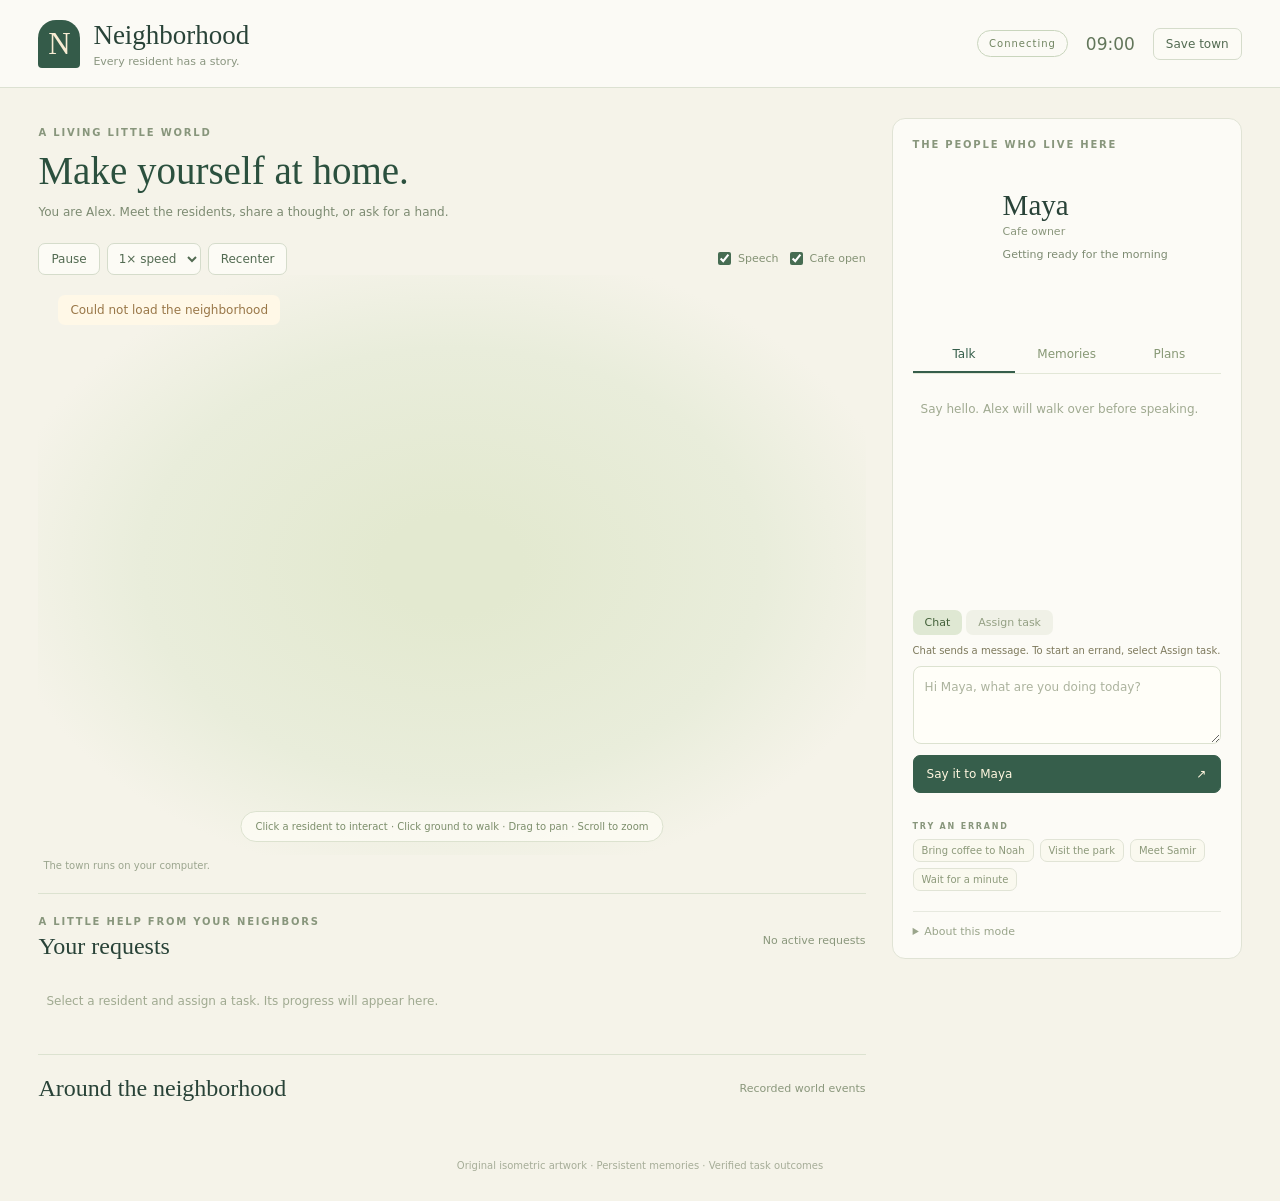
==== client/index.html @ 06ab7eff "Build isometric agent town with local Ollama cognition" ====
<!doctype html>
<html lang="en"><head><meta charset="utf-8"><meta name="viewport" content="width=device-width,initial-scale=1"><title>Neighborhood — Generative Agent Town</title><link rel="stylesheet" href="/client/style.css"></head>
<body>
<header><a class="brand" href="/"><span class="mark">N</span><span><strong>Neighborhood</strong><small>Every resident has a story.</small></span></a><div class="header-actions"><span id="mode" class="pill">Connecting</span><span id="time" class="time">09:00</span><button id="save">Save town</button></div></header>
<main>
<section class="world-panel"><div class="world-head"><div><div class="eyebrow">A LIVING LITTLE WORLD</div><h1>Make yourself at home.</h1><p>You are Alex. Meet the residents, share a thought, or ask for a hand.</p></div></div><div class="toolbar"><div><button id="pause">Pause</button><select id="speed" aria-label="Simulation speed"><option value="1">1× speed</option><option value="2">2× speed</option><option value="4">4× speed</option></select><button id="recenter">Recenter</button></div><div class="world-options"><label><input id="bubbles" type="checkbox" checked> Speech</label><label><input id="cafe-open" type="checkbox" checked> Cafe open</label></div></div><div class="canvas-wrap"><canvas id="world" tabindex="0" aria-label="Isometric neighborhood. Click a resident to select them. Click ground to walk Alex there. Drag to pan and use the mouse wheel to zoom."></canvas><div id="connection" role="status">Loading the neighborhood…</div><div class="hint">Click a resident to interact · Click ground to walk · Drag to pan · Scroll to zoom</div></div><div class="world-footer"><span id="mode-note">The town runs on your computer.</span><span id="usage"></span></div>
<section class="tasks-panel"><div class="section-title"><div><div class="eyebrow">A LITTLE HELP FROM YOUR NEIGHBORS</div><h2>Your requests</h2></div><span id="task-count" class="small">No active requests</span></div><div id="tasks" class="tasks"><p class="empty">Select a resident and assign a task. Its progress will appear here.</p></div></section>
<section class="activity-panel"><div class="section-title"><h2>Around the neighborhood</h2><span class="small">Recorded world events</span></div><div id="activity"></div></section></section>
<aside><div class="eyebrow">THE PEOPLE WHO LIVE HERE</div><div id="residents" class="residents"></div><div class="profile"><canvas id="portrait" width="130" height="150" aria-label="Selected resident"></canvas><div><h2 id="resident-name">Maya</h2><div id="resident-role" class="small">Cafe owner</div><p id="resident-status">Getting ready for the morning</p></div></div><div id="needs" class="needs"></div><div id="inventory" class="inventory"></div><div class="panel-tabs"><button data-panel="chat" class="active">Talk</button><button data-panel="memory">Memories</button><button data-panel="plan">Plans</button></div>
<div id="panel-chat"><div id="chat-log" class="chat-log" role="log" aria-label="Conversation with selected resident"><p class="empty">Say hello. Alex will walk over before speaking.</p></div><div class="input-modes"><button data-input="chat" class="active">Chat</button><button data-input="task">Assign task</button></div><p id="input-mode-help" class="input-mode-help">Chat sends a message. To start an errand, select Assign task.</p><form id="message-form"><label class="sr-only" for="message">Message or task for the selected resident</label><textarea id="message" rows="3" maxlength="1000" placeholder="Hi Maya, what are you doing today?"></textarea><button id="send" class="primary" type="submit">Say it to Maya <span>↗</span></button></form><div id="interaction-status" class="interaction-status" role="status"></div><div class="examples"><span class="eyebrow">TRY AN ERRAND</span><button data-example="Bring a coffee to Noah">Bring coffee to Noah</button><button data-example="Visit the park">Visit the park</button><button data-example="Meet Samir">Meet Samir</button><button data-example="Wait for 1 minute">Wait for a minute</button></div></div>
<div id="panel-memory" hidden><p class="panel-intro">This resident's own observations, conversations, and reflections. Highlighted entries were retrieved for their latest decision.</p><div id="memories"></div></div><div id="panel-plan" hidden><p class="panel-intro">Daily intentions can change when a task or conversation needs attention.</p><div id="plans"></div><div class="eyebrow" style="margin-top:20px">RELATIONSHIPS</div><div id="relationships"></div></div>
<details class="model-help"><summary>About this mode</summary><p id="model-help-text">Offline demo mode uses rules and a small set of supported requests. Live mode uses generated dialogue and decisions.</p><p>Local live mode uses Ollama and the model shown below the town. Keep Ollama running. Configure <code>AGENT_PROVIDER=ollama</code> and <code>AGENT_MODEL</code> in the server's <code>.env</code>, then restart. Ollama needs no cloud API key.</p></details></aside>
</main><div id="toast" class="toast" role="status" hidden></div><footer>Original isometric artwork · Persistent memories · Verified task outcomes</footer><script src="/assets/manifest.js"></script><script src="/client/renderer.js"></script><script src="/client/app.js"></script></body></html>
---- client/style.css ----
:root{font-family:Segoe UI,system-ui,sans-serif;color:#294338;background:#f5f3e9;font-synthesis:none}*{box-sizing:border-box}body{margin:0}button,input,select,textarea{font:inherit}button,select,summary{cursor:pointer}button{border:1px solid #d5dccb;background:#fcfbf5;color:#536b52;border-radius:7px;padding:8px 12px;font-size:12px}button:hover{background:#e9efde}button:disabled{opacity:.5;cursor:wait}button:focus-visible,a:focus-visible,textarea:focus-visible,input:focus-visible,select:focus-visible,summary:focus-visible,canvas:focus-visible{outline:3px solid #c98d57;outline-offset:3px}header{height:88px;padding:0 3%;display:flex;align-items:center;justify-content:space-between;border-bottom:1px solid #dce1d2;background:#fbfaf5}.brand{display:flex;align-items:center;gap:13px;color:inherit;text-decoration:none}.brand strong{font:400 27px Georgia,serif}.brand small{display:block;font-size:11px;color:#8a9680;margin-top:4px}.mark{display:grid;place-items:center;background:#345b49;color:#f8ecd3;border-radius:18px 18px 4px 4px;width:42px;height:48px;font:31px Georgia}.header-actions{display:flex;align-items:center;gap:18px}.pill{padding:7px 11px;border:1px solid #c9d5bd;border-radius:20px;font-size:10px;letter-spacing:1px;color:#6f835f}.time{font-size:17px;font-variant-numeric:tabular-nums;color:#62765a}main{max-width:1760px;margin:auto;display:grid;grid-template-columns:minmax(0,1fr) 350px;gap:26px;padding:30px 3%}.eyebrow{font-size:10px;letter-spacing:1.8px;color:#88967c;font-weight:600}h1{font:400 39px Georgia,serif;margin:10px 0;color:#2b503e}h2{font:400 24px Georgia,serif;margin:6px 0 14px}p{font-size:12px;color:#7d8b72;line-height:1.65;margin:0}.world-head{padding:9px 0 20px}.toolbar{display:flex;justify-content:space-between;gap:12px;align-items:center}.toolbar>div{display:flex;align-items:center;gap:7px}select{border:1px solid #d5dccb;background:#fcfbf5;color:#536b52;border-radius:7px;padding:7px;font-size:12px}.world-options{font-size:11px;color:#849275}.world-options label{display:flex;align-items:center;gap:4px;white-space:nowrap}input[type=checkbox]{accent-color:#466c52}.canvas-wrap{position:relative;height:580px;overflow:hidden;background:radial-gradient(ellipse,#e3e9d0 12%,#e9eddb 53%,#f5f3e9 78%);border-radius:16px}#world{width:100%;height:100%;touch-action:none;cursor:grab}.hint{position:absolute;bottom:13px;left:50%;transform:translateX(-50%);white-space:nowrap;background:#fcfbf3e6;border:1px solid #dce2cf;border-radius:20px;padding:9px 14px;color:#7c8e6b;font-size:10px;pointer-events:none}#connection{position:absolute;left:20px;top:20px;border-radius:7px;padding:8px 12px;background:#fff8e7;color:#997748;font-size:12px}.world-footer{display:flex;justify-content:space-between;gap:15px;font-size:10px;color:#9ba58e;padding:5px 5px 22px}aside{background:#fcfbf6;border:1px solid #e0e3d5;border-radius:13px;padding:20px;align-self:start;position:sticky;top:12px}.residents{display:grid;grid-template-columns:repeat(3,1fr);gap:6px;margin:14px 0 10px}.residents button{padding:7px;font-size:11px}.residents button.active{background:#365e4b;color:#fff9e9;border-color:#365e4b}.profile{display:flex;align-items:center;margin:8px 0 10px;min-height:110px}.profile canvas{width:82px;height:108px;flex-shrink:0;margin-right:8px}.profile h2{font-size:29px;margin-bottom:3px}.small{font-size:11px;color:#8a977c}.profile p{font-size:11px;margin-top:8px;min-height:30px}.needs{display:grid;grid-template-columns:repeat(3,1fr);gap:9px;margin:8px 0 14px}.need-label{display:flex;justify-content:space-between;font-size:9px;color:#95a086;margin-bottom:5px}.need-track{height:4px;border-radius:6px;background:#e6e9dc;overflow:hidden}.need-fill{height:100%;background:#8ca26d}.inventory{font-size:11px;color:#7c8d68;min-height:17px;margin-bottom:9px}.panel-tabs{display:flex;border-bottom:1px solid #e2e7d7;margin:12px 0}.panel-tabs button{border:0;background:none;border-radius:0;flex:1;font-size:12px;color:#879875;padding:10px 4px;border-bottom:2px solid transparent}.panel-tabs button.active{color:#365e4b;border-bottom-color:#365e4b}.chat-log{height:210px;overflow:auto;scrollbar-width:thin;scrollbar-color:#d3dcc8 transparent;padding-right:4px}.chat-line{margin:0 0 10px;padding:9px 11px;background:#eff2e5;border-radius:8px}.chat-line.player{background:#f8f0df;margin-left:22px}.chat-line .speaker{font-size:9px;letter-spacing:.4px;color:#82946e;margin-bottom:4px}.chat-line p{font-size:12px;color:#52664b;line-height:1.5;overflow-wrap:anywhere}.empty{padding:14px 8px;font-size:12px;color:#a0aa91}.input-modes{display:flex;gap:4px;margin:14px 0 8px}.input-modes button{border:0;background:#f0f1e7;color:#94a084;padding:6px 12px;font-size:11px}.input-modes button.active{background:#dfe8d3;color:#43613a}textarea{width:100%;resize:vertical;min-height:75px;max-height:180px;border:1px solid #dce2d0;border-radius:8px;background:#fffef8;padding:11px;font-size:12px;color:#40533c;line-height:1.5}textarea::placeholder{color:#acb39e}.primary{display:flex;justify-content:space-between;width:100%;margin-top:7px;background:#365e4b;border-color:#365e4b;color:#fff6df;padding:11px 13px}.primary:hover{background:#2c513f}.interaction-status{font-size:10px;color:#a08454;min-height:18px;padding-top:5px}.examples{display:flex;gap:6px;flex-wrap:wrap;margin:11px 0 0}.examples .eyebrow{width:100%;font-size:8px;margin-bottom:2px}.examples button{font-size:10px;padding:5px 8px;background:#faf9ef;border-color:#e1e4d6;color:#8c997a}.model-help{border-top:1px solid #e7e9df;margin-top:20px;padding-top:13px;color:#9aa58b;font-size:11px}.model-help p{font-size:10px;margin-top:9px;overflow-wrap:anywhere}.model-help code{font-size:10px}.section-title{display:flex;justify-content:space-between;align-items:center;gap:15px;margin-bottom:12px}.section-title h2{margin:6px 0}.tasks-panel{border-top:1px solid #dce2d0;padding-top:22px;margin-bottom:28px}.tasks{display:grid;grid-template-columns:repeat(2,minmax(0,1fr));gap:10px}.tasks>.empty{grid-column:1/-1}.task{border:1px solid #dce4d0;border-radius:10px;padding:13px;background:#fafaf0;min-width:0}.task-top{display:flex;justify-content:space-between;gap:8px;font-size:11px;color:#7d9169}.task-status{text-transform:capitalize;font-size:9px;border-radius:12px;background:#e8eddb;padding:3px 7px}.task-status.blocked{background:#f5e6c9;color:#a27e43}.task-status.completed{background:#dfeccf;color:#5d784a}.task-status.failed{background:#f3ded2;color:#a1654c}.task h3{font-size:12px;color:#556b49;line-height:1.5;margin:9px 0;font-weight:500;overflow-wrap:anywhere}.steps{display:flex;gap:4px;margin:8px 0}.step{height:4px;border-radius:4px;flex:1;background:#e3e8d8}.step.done{background:#91ad6c}.task small{font-size:10px;color:#98a087;display:block;line-height:1.5}.task button{padding:4px 8px;font-size:9px;margin-top:9px;background:none}.activity-panel{border-top:1px solid #dce2d0;padding-top:14px}.event{display:flex;gap:13px;padding:8px 0;border-bottom:1px solid #e9ecdf;font-size:11px;color:#859678}.event time{color:#a9b098;font-size:10px;min-width:40px;flex-shrink:0}.event span{overflow-wrap:anywhere}.panel-intro{font-size:11px;margin:8px 0 14px}#memories{max-height:470px;overflow:auto;scrollbar-width:thin}.memory{border:1px solid #e3e8d9;border-radius:7px;padding:10px;margin-bottom:8px}.memory.retrieved{border-color:#b6cba0;background:#f2f6e8}.memory .kind{font-size:9px;letter-spacing:1px;color:#9aaa88;text-transform:uppercase}.memory p{font-size:11px;color:#708362;margin:5px 0}.memory small{font-size:9px;color:#a3af94}.plan{border-left:2px solid #c3d3ad;padding:8px 12px;margin:10px 0}.plan strong{font-size:12px;font-weight:500;color:#667e56}.plan p{font-size:11px}.relationship{font-size:11px;color:#7e916f;padding:8px 0;border-bottom:1px solid #e7ecdd}.toast{position:fixed;bottom:24px;left:50%;transform:translateX(-50%);z-index:10;border-radius:9px;background:#354f40;color:#fff9e8;padding:12px 20px;box-shadow:0 6px 30px #1c352c22;font-size:12px;max-width:90vw}.sr-only{position:absolute;width:1px;height:1px;overflow:hidden;clip:rect(0,0,0,0)}footer{font-size:10px;text-align:center;color:#a6ad98;padding:10px 15px 30px}[hidden]{display:none!important}@media(min-width:1550px){.canvas-wrap{height:660px}}@media(max-width:1150px){main{grid-template-columns:minmax(0,1fr) 310px;gap:17px;padding:24px 2.5%}aside{padding:16px}.world-options{font-size:10px}h1{font-size:31px}.hint{font-size:9px;padding:8px}.canvas-wrap{height:490px}.toolbar{flex-wrap:wrap}}@media(max-width:860px){main{grid-template-columns:1fr;padding:20px 4%}aside{position:static;grid-row:2}.canvas-wrap{height:470px}.world-head{padding-bottom:13px}.world-options{font-size:11px}.chat-log{height:200px}.profile{max-width:400px}.residents{grid-template-columns:repeat(5,1fr)}.header-actions{gap:10px}.brand small{display:none}.brand strong{font-size:23px}.pill{font-size:9px}.tasks-panel{margin-bottom:18px}.activity-panel{display:none}header{height:76px}h1{font-size:31px}}@media(max-width:500px){.header-actions #save{display:none}.brand strong{font-size:20px}.mark{width:34px;height:39px;font-size:26px}.header-actions{gap:6px}.time{font-size:14px}.canvas-wrap{height:380px}.hint{font-size:8px;white-space:normal;text-align:center;width:90%}.tasks{grid-template-columns:1fr}.world-footer{font-size:9px}.toolbar button,.toolbar select{font-size:10px;padding:7px}.world-options label{font-size:10px}.residents button{font-size:10px;padding:8px 3px}.section-title .small{font-size:9px}.section-title h2{font-size:22px}}

.input-mode-help{font-size:10px;color:#7d795c;margin:0 0 8px;line-height:1.5}
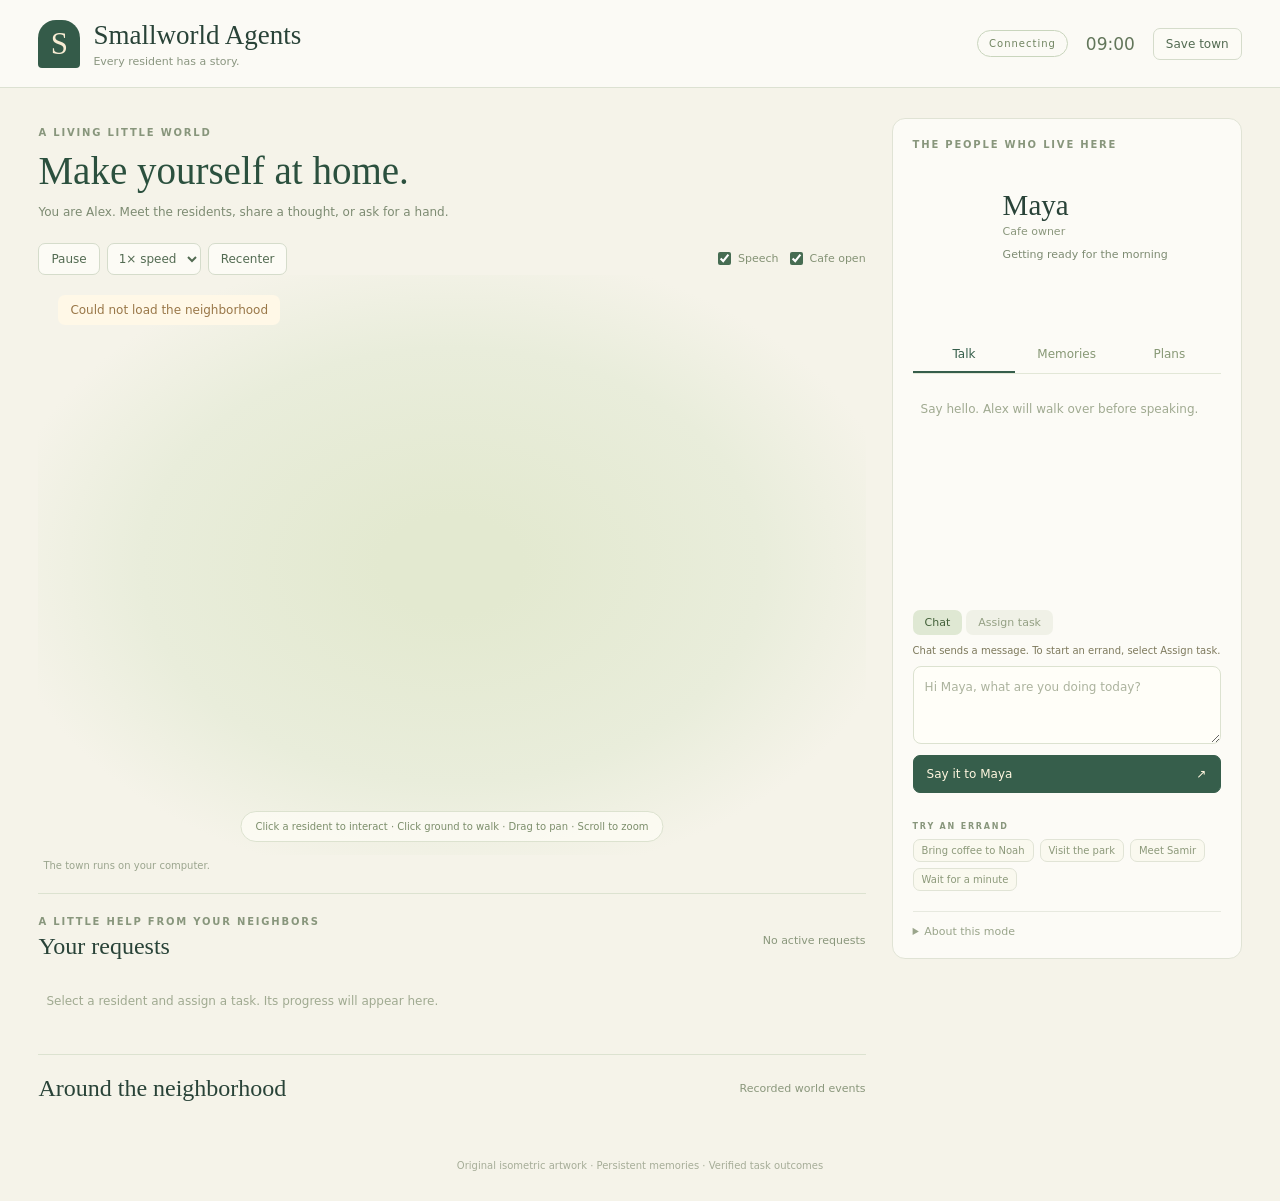
==== commit e7ca8c0d: "Rename project and application branding to Smallworld Agents" ====
--- a/client/index.html
+++ b/client/index.html
@@ -1,7 +1,7 @@
 <!doctype html>
-<html lang="en"><head><meta charset="utf-8"><meta name="viewport" content="width=device-width,initial-scale=1"><title>Neighborhood — Generative Agent Town</title><link rel="stylesheet" href="/client/style.css"></head>
+<html lang="en"><head><meta charset="utf-8"><meta name="viewport" content="width=device-width,initial-scale=1"><title>Smallworld Agents — Isometric Agent Town</title><link rel="stylesheet" href="/client/style.css"></head>
 <body>
-<header><a class="brand" href="/"><span class="mark">N</span><span><strong>Neighborhood</strong><small>Every resident has a story.</small></span></a><div class="header-actions"><span id="mode" class="pill">Connecting</span><span id="time" class="time">09:00</span><button id="save">Save town</button></div></header>
+<header><a class="brand" href="/"><span class="mark">S</span><span><strong>Smallworld Agents</strong><small>Every resident has a story.</small></span></a><div class="header-actions"><span id="mode" class="pill">Connecting</span><span id="time" class="time">09:00</span><button id="save">Save town</button></div></header>
 <main>
 <section class="world-panel"><div class="world-head"><div><div class="eyebrow">A LIVING LITTLE WORLD</div><h1>Make yourself at home.</h1><p>You are Alex. Meet the residents, share a thought, or ask for a hand.</p></div></div><div class="toolbar"><div><button id="pause">Pause</button><select id="speed" aria-label="Simulation speed"><option value="1">1× speed</option><option value="2">2× speed</option><option value="4">4× speed</option></select><button id="recenter">Recenter</button></div><div class="world-options"><label><input id="bubbles" type="checkbox" checked> Speech</label><label><input id="cafe-open" type="checkbox" checked> Cafe open</label></div></div><div class="canvas-wrap"><canvas id="world" tabindex="0" aria-label="Isometric neighborhood. Click a resident to select them. Click ground to walk Alex there. Drag to pan and use the mouse wheel to zoom."></canvas><div id="connection" role="status">Loading the neighborhood…</div><div class="hint">Click a resident to interact · Click ground to walk · Drag to pan · Scroll to zoom</div></div><div class="world-footer"><span id="mode-note">The town runs on your computer.</span><span id="usage"></span></div>
 <section class="tasks-panel"><div class="section-title"><div><div class="eyebrow">A LITTLE HELP FROM YOUR NEIGHBORS</div><h2>Your requests</h2></div><span id="task-count" class="small">No active requests</span></div><div id="tasks" class="tasks"><p class="empty">Select a resident and assign a task. Its progress will appear here.</p></div></section>
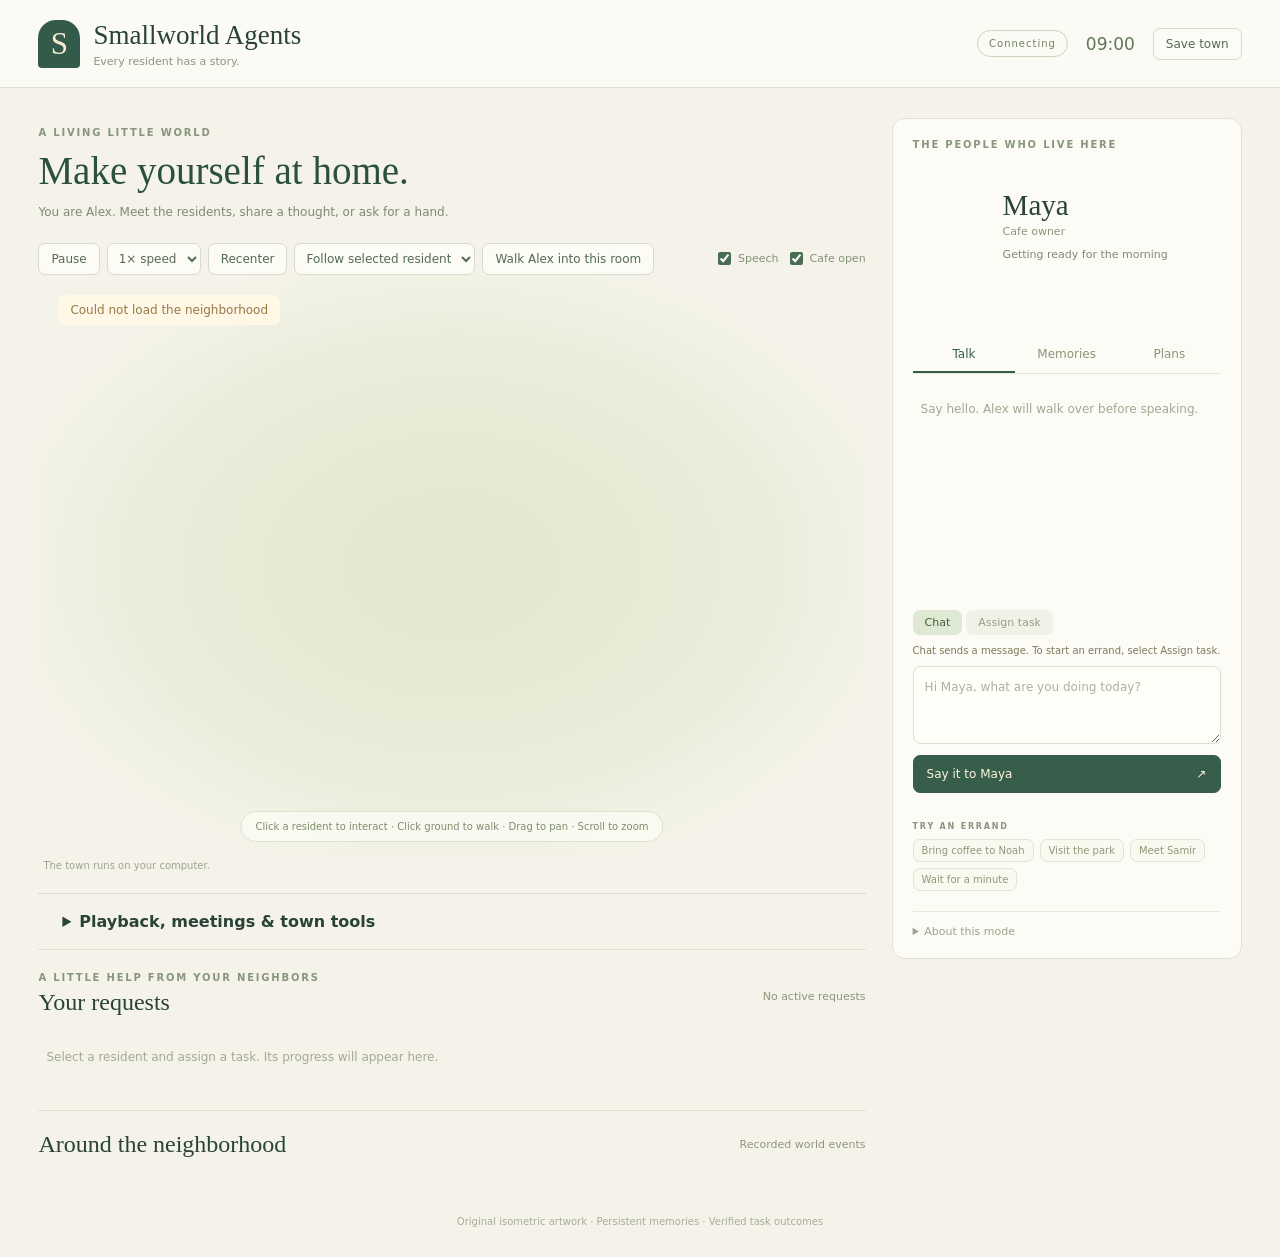
==== commit e485f028: "Add task plans, appointments, interiors, semantic memory and replay" ====
--- a/client/index.html
+++ b/client/index.html
@@ -3,11 +3,24 @@
 <body>
 <header><a class="brand" href="/"><span class="mark">S</span><span><strong>Smallworld Agents</strong><small>Every resident has a story.</small></span></a><div class="header-actions"><span id="mode" class="pill">Connecting</span><span id="time" class="time">09:00</span><button id="save">Save town</button></div></header>
 <main>
-<section class="world-panel"><div class="world-head"><div><div class="eyebrow">A LIVING LITTLE WORLD</div><h1>Make yourself at home.</h1><p>You are Alex. Meet the residents, share a thought, or ask for a hand.</p></div></div><div class="toolbar"><div><button id="pause">Pause</button><select id="speed" aria-label="Simulation speed"><option value="1">1× speed</option><option value="2">2× speed</option><option value="4">4× speed</option></select><button id="recenter">Recenter</button></div><div class="world-options"><label><input id="bubbles" type="checkbox" checked> Speech</label><label><input id="cafe-open" type="checkbox" checked> Cafe open</label></div></div><div class="canvas-wrap"><canvas id="world" tabindex="0" aria-label="Isometric neighborhood. Click a resident to select them. Click ground to walk Alex there. Drag to pan and use the mouse wheel to zoom."></canvas><div id="connection" role="status">Loading the neighborhood…</div><div class="hint">Click a resident to interact · Click ground to walk · Drag to pan · Scroll to zoom</div></div><div class="world-footer"><span id="mode-note">The town runs on your computer.</span><span id="usage"></span></div>
+<section class="world-panel"><div class="world-head"><div><div class="eyebrow">A LIVING LITTLE WORLD</div><h1>Make yourself at home.</h1><p>You are Alex. Meet the residents, share a thought, or ask for a hand.</p></div></div><div class="toolbar"><div><button id="pause">Pause</button><select id="speed" aria-label="Simulation speed"><option value="1">1× speed</option><option value="2">2× speed</option><option value="4">4× speed</option></select><button id="recenter">Recenter</button><select id="room-view" aria-label="View room"><option value="auto">Follow selected resident</option value="">Outside</option value="cafe">Cafe interior</option><option value="shop">Shop interior</option><option value="home">Home interior</option><option value="studio">Studio interior</option></select><button id="enter-room">Walk Alex into this room</button></div><div class="world-options"><label><input id="bubbles" type="checkbox" checked> Speech</label><label><input id="cafe-open" type="checkbox" checked> Cafe open</label></div></div><div class="canvas-wrap"><canvas id="world" tabindex="0" aria-label="Isometric neighborhood. Click a resident to select them. Click ground to walk Alex there. Drag to pan and use the mouse wheel to zoom."></canvas><div id="connection" role="status">Loading the neighborhood…</div><div class="hint">Click a resident to interact · Click ground to walk · Drag to pan · Scroll to zoom</div></div><div class="world-footer"><span id="mode-note">The town runs on your computer.</span><span id="usage"></span></div>
+<section class="tools-panel">
+<details><summary>Playback, meetings &amp; town tools</summary>
+<div class="tool-row"><button id="replay-start">Browse recorded playback</button><button id="replay-play" hidden>Play</button><button id="replay-exit" hidden>Return to live town</button><input id="replay-slider" type="range" min="0" max="0" value="0" hidden aria-label="Recorded time"><span id="replay-time" role="status"></span></div>
+<p class="small">Playback pauses the live town. Recorded frames are read-only; returning leaves the town paused until you resume.</p>
+<div class="tool-row"><label><input id="voice" type="checkbox"> Read selected resident's new dialogue aloud</label><button id="dictate">Dictate a message</button></div>
+<p class="small">Voice uses your browser's speech service and its permissions. Dictation fills the message box for you to review before sending.</p>
+<h3>Suggested tasks</h3><div id="proposals"></div><h3>Meetings</h3><div id="appointments" class="small">No meetings scheduled.</div>
+<h3>Interior objects</h3><div id="object-tools" class="tool-row"></div>
+<h3>Scenario editor</h3><p class="small">Edit the town JSON, validate it, then download. Start it with <code>python -m server.app --scenario my-town.json --database data/my-town.sqlite3</code> using a new database.</p>
+<div class="tool-row"><button id="scenario-load">Load current town</button><button id="scenario-expand">Expand to 25 residents</button><button id="scenario-download">Validate &amp; download</button><label>Import JSON <input id="scenario-import" type="file" accept=".json,application/json"></label></div>
+<textarea id="scenario-editor" rows="10" spellcheck="false" aria-label="Scenario JSON editor"></textarea><p id="scenario-status" role="status"></p>
+<h3>Model &amp; memory activity</h3><pre id="metrics"></pre>
+</details></section>
 <section class="tasks-panel"><div class="section-title"><div><div class="eyebrow">A LITTLE HELP FROM YOUR NEIGHBORS</div><h2>Your requests</h2></div><span id="task-count" class="small">No active requests</span></div><div id="tasks" class="tasks"><p class="empty">Select a resident and assign a task. Its progress will appear here.</p></div></section>
 <section class="activity-panel"><div class="section-title"><h2>Around the neighborhood</h2><span class="small">Recorded world events</span></div><div id="activity"></div></section></section>
 <aside><div class="eyebrow">THE PEOPLE WHO LIVE HERE</div><div id="residents" class="residents"></div><div class="profile"><canvas id="portrait" width="130" height="150" aria-label="Selected resident"></canvas><div><h2 id="resident-name">Maya</h2><div id="resident-role" class="small">Cafe owner</div><p id="resident-status">Getting ready for the morning</p></div></div><div id="needs" class="needs"></div><div id="inventory" class="inventory"></div><div class="panel-tabs"><button data-panel="chat" class="active">Talk</button><button data-panel="memory">Memories</button><button data-panel="plan">Plans</button></div>
 <div id="panel-chat"><div id="chat-log" class="chat-log" role="log" aria-label="Conversation with selected resident"><p class="empty">Say hello. Alex will walk over before speaking.</p></div><div class="input-modes"><button data-input="chat" class="active">Chat</button><button data-input="task">Assign task</button></div><p id="input-mode-help" class="input-mode-help">Chat sends a message. To start an errand, select Assign task.</p><form id="message-form"><label class="sr-only" for="message">Message or task for the selected resident</label><textarea id="message" rows="3" maxlength="1000" placeholder="Hi Maya, what are you doing today?"></textarea><button id="send" class="primary" type="submit">Say it to Maya <span>↗</span></button></form><div id="interaction-status" class="interaction-status" role="status"></div><div class="examples"><span class="eyebrow">TRY AN ERRAND</span><button data-example="Bring a coffee to Noah">Bring coffee to Noah</button><button data-example="Visit the park">Visit the park</button><button data-example="Meet Samir">Meet Samir</button><button data-example="Wait for 1 minute">Wait for a minute</button></div></div>
 <div id="panel-memory" hidden><p class="panel-intro">This resident's own observations, conversations, and reflections. Highlighted entries were retrieved for their latest decision.</p><div id="memories"></div></div><div id="panel-plan" hidden><p class="panel-intro">Daily intentions can change when a task or conversation needs attention.</p><div id="plans"></div><div class="eyebrow" style="margin-top:20px">RELATIONSHIPS</div><div id="relationships"></div></div>
 <details class="model-help"><summary>About this mode</summary><p id="model-help-text">Offline demo mode uses rules and a small set of supported requests. Live mode uses generated dialogue and decisions.</p><p>Local live mode uses Ollama and the model shown below the town. Keep Ollama running. Configure <code>AGENT_PROVIDER=ollama</code> and <code>AGENT_MODEL</code> in the server's <code>.env</code>, then restart. Ollama needs no cloud API key.</p></details></aside>
-</main><div id="toast" class="toast" role="status" hidden></div><footer>Original isometric artwork · Persistent memories · Verified task outcomes</footer><script src="/assets/manifest.js"></script><script src="/client/renderer.js"></script><script src="/client/app.js"></script></body></html>
+</main><div id="toast" class="toast" role="status" hidden></div><footer>Original isometric artwork · Persistent memories · Verified task outcomes</footer><script src="/assets/manifest.js"></script><script src="/client/renderer.js"></script><script src="/client/app.js"></script><script src="/client/tools.js"></script></body></html>
--- a/client/style.css
+++ b/client/style.css
@@ -1,3 +1,5 @@
 :root{font-family:Segoe UI,system-ui,sans-serif;color:#294338;background:#f5f3e9;font-synthesis:none}*{box-sizing:border-box}body{margin:0}button,input,select,textarea{font:inherit}button,select,summary{cursor:pointer}button{border:1px solid #d5dccb;background:#fcfbf5;color:#536b52;border-radius:7px;padding:8px 12px;font-size:12px}button:hover{background:#e9efde}button:disabled{opacity:.5;cursor:wait}button:focus-visible,a:focus-visible,textarea:focus-visible,input:focus-visible,select:focus-visible,summary:focus-visible,canvas:focus-visible{outline:3px solid #c98d57;outline-offset:3px}header{height:88px;padding:0 3%;display:flex;align-items:center;justify-content:space-between;border-bottom:1px solid #dce1d2;background:#fbfaf5}.brand{display:flex;align-items:center;gap:13px;color:inherit;text-decoration:none}.brand strong{font:400 27px Georgia,serif}.brand small{display:block;font-size:11px;color:#8a9680;margin-top:4px}.mark{display:grid;place-items:center;background:#345b49;color:#f8ecd3;border-radius:18px 18px 4px 4px;width:42px;height:48px;font:31px Georgia}.header-actions{display:flex;align-items:center;gap:18px}.pill{padding:7px 11px;border:1px solid #c9d5bd;border-radius:20px;font-size:10px;letter-spacing:1px;color:#6f835f}.time{font-size:17px;font-variant-numeric:tabular-nums;color:#62765a}main{max-width:1760px;margin:auto;display:grid;grid-template-columns:minmax(0,1fr) 350px;gap:26px;padding:30px 3%}.eyebrow{font-size:10px;letter-spacing:1.8px;color:#88967c;font-weight:600}h1{font:400 39px Georgia,serif;margin:10px 0;color:#2b503e}h2{font:400 24px Georgia,serif;margin:6px 0 14px}p{font-size:12px;color:#7d8b72;line-height:1.65;margin:0}.world-head{padding:9px 0 20px}.toolbar{display:flex;justify-content:space-between;gap:12px;align-items:center}.toolbar>div{display:flex;align-items:center;gap:7px}select{border:1px solid #d5dccb;background:#fcfbf5;color:#536b52;border-radius:7px;padding:7px;font-size:12px}.world-options{font-size:11px;color:#849275}.world-options label{display:flex;align-items:center;gap:4px;white-space:nowrap}input[type=checkbox]{accent-color:#466c52}.canvas-wrap{position:relative;height:580px;overflow:hidden;background:radial-gradient(ellipse,#e3e9d0 12%,#e9eddb 53%,#f5f3e9 78%);border-radius:16px}#world{width:100%;height:100%;touch-action:none;cursor:grab}.hint{position:absolute;bottom:13px;left:50%;transform:translateX(-50%);white-space:nowrap;background:#fcfbf3e6;border:1px solid #dce2cf;border-radius:20px;padding:9px 14px;color:#7c8e6b;font-size:10px;pointer-events:none}#connection{position:absolute;left:20px;top:20px;border-radius:7px;padding:8px 12px;background:#fff8e7;color:#997748;font-size:12px}.world-footer{display:flex;justify-content:space-between;gap:15px;font-size:10px;color:#9ba58e;padding:5px 5px 22px}aside{background:#fcfbf6;border:1px solid #e0e3d5;border-radius:13px;padding:20px;align-self:start;position:sticky;top:12px}.residents{display:grid;grid-template-columns:repeat(3,1fr);gap:6px;margin:14px 0 10px}.residents button{padding:7px;font-size:11px}.residents button.active{background:#365e4b;color:#fff9e9;border-color:#365e4b}.profile{display:flex;align-items:center;margin:8px 0 10px;min-height:110px}.profile canvas{width:82px;height:108px;flex-shrink:0;margin-right:8px}.profile h2{font-size:29px;margin-bottom:3px}.small{font-size:11px;color:#8a977c}.profile p{font-size:11px;margin-top:8px;min-height:30px}.needs{display:grid;grid-template-columns:repeat(3,1fr);gap:9px;margin:8px 0 14px}.need-label{display:flex;justify-content:space-between;font-size:9px;color:#95a086;margin-bottom:5px}.need-track{height:4px;border-radius:6px;background:#e6e9dc;overflow:hidden}.need-fill{height:100%;background:#8ca26d}.inventory{font-size:11px;color:#7c8d68;min-height:17px;margin-bottom:9px}.panel-tabs{display:flex;border-bottom:1px solid #e2e7d7;margin:12px 0}.panel-tabs button{border:0;background:none;border-radius:0;flex:1;font-size:12px;color:#879875;padding:10px 4px;border-bottom:2px solid transparent}.panel-tabs button.active{color:#365e4b;border-bottom-color:#365e4b}.chat-log{height:210px;overflow:auto;scrollbar-width:thin;scrollbar-color:#d3dcc8 transparent;padding-right:4px}.chat-line{margin:0 0 10px;padding:9px 11px;background:#eff2e5;border-radius:8px}.chat-line.player{background:#f8f0df;margin-left:22px}.chat-line .speaker{font-size:9px;letter-spacing:.4px;color:#82946e;margin-bottom:4px}.chat-line p{font-size:12px;color:#52664b;line-height:1.5;overflow-wrap:anywhere}.empty{padding:14px 8px;font-size:12px;color:#a0aa91}.input-modes{display:flex;gap:4px;margin:14px 0 8px}.input-modes button{border:0;background:#f0f1e7;color:#94a084;padding:6px 12px;font-size:11px}.input-modes button.active{background:#dfe8d3;color:#43613a}textarea{width:100%;resize:vertical;min-height:75px;max-height:180px;border:1px solid #dce2d0;border-radius:8px;background:#fffef8;padding:11px;font-size:12px;color:#40533c;line-height:1.5}textarea::placeholder{color:#acb39e}.primary{display:flex;justify-content:space-between;width:100%;margin-top:7px;background:#365e4b;border-color:#365e4b;color:#fff6df;padding:11px 13px}.primary:hover{background:#2c513f}.interaction-status{font-size:10px;color:#a08454;min-height:18px;padding-top:5px}.examples{display:flex;gap:6px;flex-wrap:wrap;margin:11px 0 0}.examples .eyebrow{width:100%;font-size:8px;margin-bottom:2px}.examples button{font-size:10px;padding:5px 8px;background:#faf9ef;border-color:#e1e4d6;color:#8c997a}.model-help{border-top:1px solid #e7e9df;margin-top:20px;padding-top:13px;color:#9aa58b;font-size:11px}.model-help p{font-size:10px;margin-top:9px;overflow-wrap:anywhere}.model-help code{font-size:10px}.section-title{display:flex;justify-content:space-between;align-items:center;gap:15px;margin-bottom:12px}.section-title h2{margin:6px 0}.tasks-panel{border-top:1px solid #dce2d0;padding-top:22px;margin-bottom:28px}.tasks{display:grid;grid-template-columns:repeat(2,minmax(0,1fr));gap:10px}.tasks>.empty{grid-column:1/-1}.task{border:1px solid #dce4d0;border-radius:10px;padding:13px;background:#fafaf0;min-width:0}.task-top{display:flex;justify-content:space-between;gap:8px;font-size:11px;color:#7d9169}.task-status{text-transform:capitalize;font-size:9px;border-radius:12px;background:#e8eddb;padding:3px 7px}.task-status.blocked{background:#f5e6c9;color:#a27e43}.task-status.completed{background:#dfeccf;color:#5d784a}.task-status.failed{background:#f3ded2;color:#a1654c}.task h3{font-size:12px;color:#556b49;line-height:1.5;margin:9px 0;font-weight:500;overflow-wrap:anywhere}.steps{display:flex;gap:4px;margin:8px 0}.step{height:4px;border-radius:4px;flex:1;background:#e3e8d8}.step.done{background:#91ad6c}.task small{font-size:10px;color:#98a087;display:block;line-height:1.5}.task button{padding:4px 8px;font-size:9px;margin-top:9px;background:none}.activity-panel{border-top:1px solid #dce2d0;padding-top:14px}.event{display:flex;gap:13px;padding:8px 0;border-bottom:1px solid #e9ecdf;font-size:11px;color:#859678}.event time{color:#a9b098;font-size:10px;min-width:40px;flex-shrink:0}.event span{overflow-wrap:anywhere}.panel-intro{font-size:11px;margin:8px 0 14px}#memories{max-height:470px;overflow:auto;scrollbar-width:thin}.memory{border:1px solid #e3e8d9;border-radius:7px;padding:10px;margin-bottom:8px}.memory.retrieved{border-color:#b6cba0;background:#f2f6e8}.memory .kind{font-size:9px;letter-spacing:1px;color:#9aaa88;text-transform:uppercase}.memory p{font-size:11px;color:#708362;margin:5px 0}.memory small{font-size:9px;color:#a3af94}.plan{border-left:2px solid #c3d3ad;padding:8px 12px;margin:10px 0}.plan strong{font-size:12px;font-weight:500;color:#667e56}.plan p{font-size:11px}.relationship{font-size:11px;color:#7e916f;padding:8px 0;border-bottom:1px solid #e7ecdd}.toast{position:fixed;bottom:24px;left:50%;transform:translateX(-50%);z-index:10;border-radius:9px;background:#354f40;color:#fff9e8;padding:12px 20px;box-shadow:0 6px 30px #1c352c22;font-size:12px;max-width:90vw}.sr-only{position:absolute;width:1px;height:1px;overflow:hidden;clip:rect(0,0,0,0)}footer{font-size:10px;text-align:center;color:#a6ad98;padding:10px 15px 30px}[hidden]{display:none!important}@media(min-width:1550px){.canvas-wrap{height:660px}}@media(max-width:1150px){main{grid-template-columns:minmax(0,1fr) 310px;gap:17px;padding:24px 2.5%}aside{padding:16px}.world-options{font-size:10px}h1{font-size:31px}.hint{font-size:9px;padding:8px}.canvas-wrap{height:490px}.toolbar{flex-wrap:wrap}}@media(max-width:860px){main{grid-template-columns:1fr;padding:20px 4%}aside{position:static;grid-row:2}.canvas-wrap{height:470px}.world-head{padding-bottom:13px}.world-options{font-size:11px}.chat-log{height:200px}.profile{max-width:400px}.residents{grid-template-columns:repeat(5,1fr)}.header-actions{gap:10px}.brand small{display:none}.brand strong{font-size:23px}.pill{font-size:9px}.tasks-panel{margin-bottom:18px}.activity-panel{display:none}header{height:76px}h1{font-size:31px}}@media(max-width:500px){.header-actions #save{display:none}.brand strong{font-size:20px}.mark{width:34px;height:39px;font-size:26px}.header-actions{gap:6px}.time{font-size:14px}.canvas-wrap{height:380px}.hint{font-size:8px;white-space:normal;text-align:center;width:90%}.tasks{grid-template-columns:1fr}.world-footer{font-size:9px}.toolbar button,.toolbar select{font-size:10px;padding:7px}.world-options label{font-size:10px}.residents button{font-size:10px;padding:8px 3px}.section-title .small{font-size:9px}.section-title h2{font-size:22px}}
 
 .input-mode-help{font-size:10px;color:#7d795c;margin:0 0 8px;line-height:1.5}
+
+.tools-panel{padding:18px 24px;border-top:1px solid #d5dfcd}.tools-panel summary{cursor:pointer;font-weight:600}.tool-row{display:flex;flex-wrap:wrap;gap:8px;align-items:center;margin:14px 0}.tools-panel textarea{width:100%;font:12px/1.5 Consolas,monospace}.tools-panel pre{max-height:240px;overflow:auto;font-size:12px}.toolbar{flex-wrap:wrap;gap:10px}.toolbar>div{flex-wrap:wrap}.tools-panel h3{margin-top:20px}#replay-slider{flex:1;min-width:120px}#residents{max-height:180px;overflow:auto}
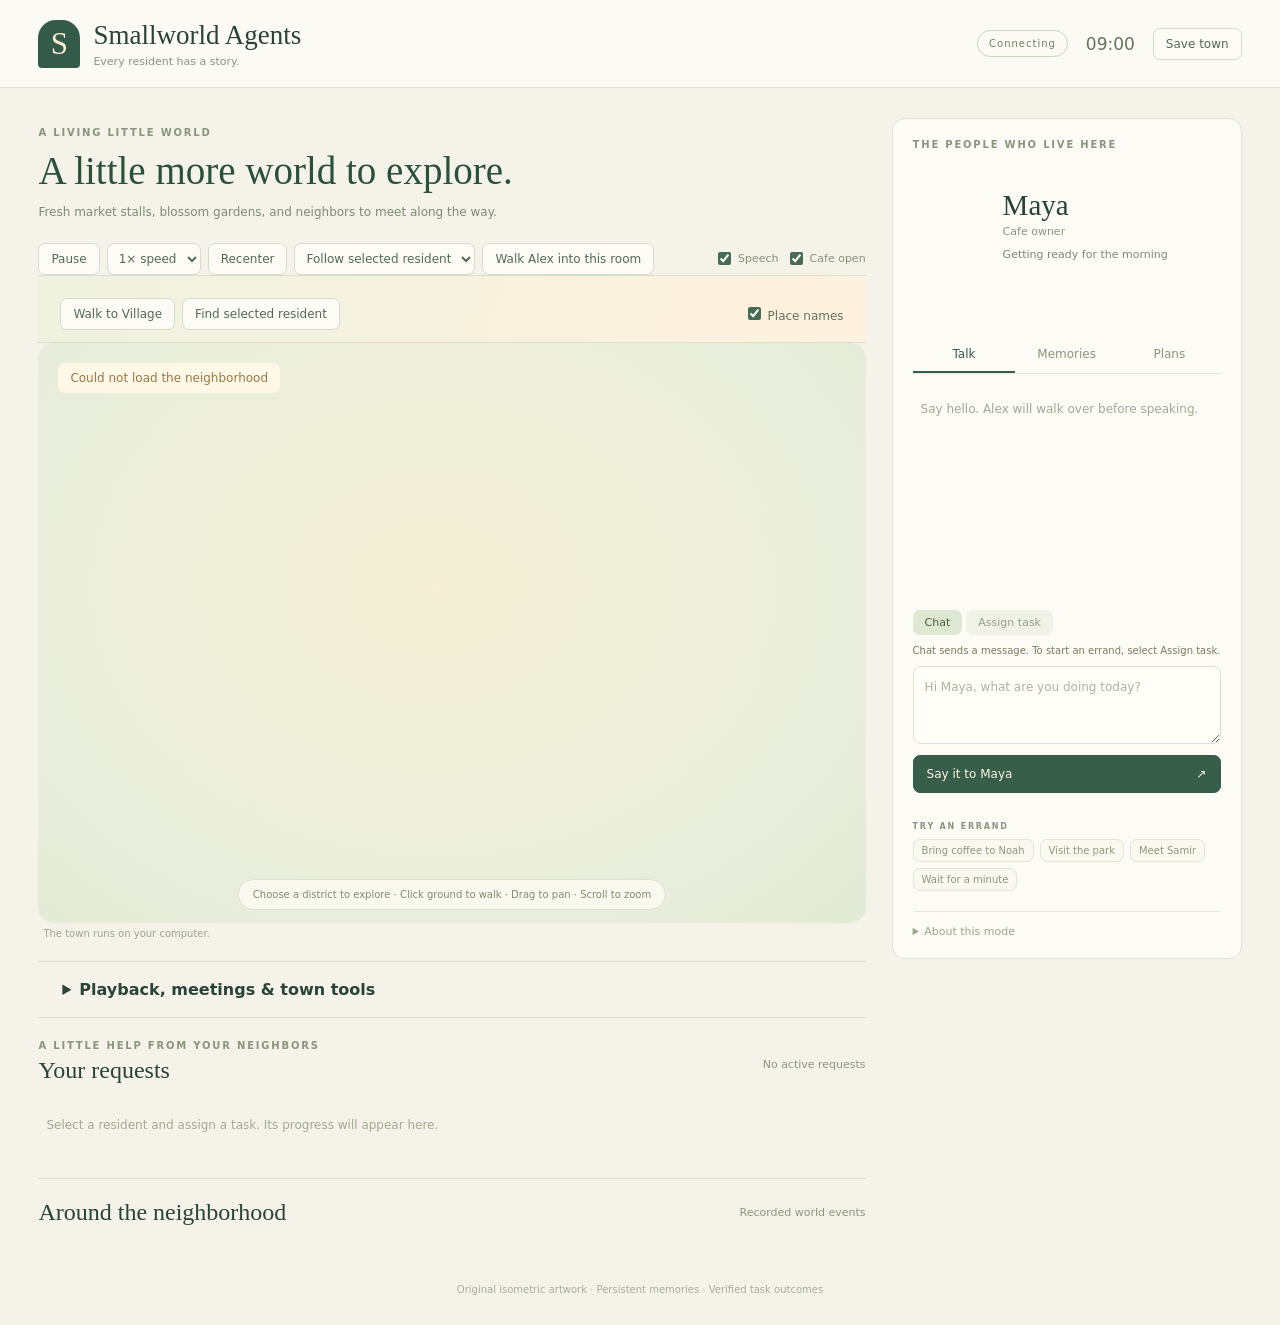
==== commit 383508d6: "Expand the town with vibrant districts and original scenery" ====
--- a/client/index.html
+++ b/client/index.html
@@ -3,7 +3,7 @@
 <body>
 <header><a class="brand" href="/"><span class="mark">S</span><span><strong>Smallworld Agents</strong><small>Every resident has a story.</small></span></a><div class="header-actions"><span id="mode" class="pill">Connecting</span><span id="time" class="time">09:00</span><button id="save">Save town</button></div></header>
 <main>
-<section class="world-panel"><div class="world-head"><div><div class="eyebrow">A LIVING LITTLE WORLD</div><h1>Make yourself at home.</h1><p>You are Alex. Meet the residents, share a thought, or ask for a hand.</p></div></div><div class="toolbar"><div><button id="pause">Pause</button><select id="speed" aria-label="Simulation speed"><option value="1">1× speed</option><option value="2">2× speed</option><option value="4">4× speed</option></select><button id="recenter">Recenter</button><select id="room-view" aria-label="View room"><option value="auto">Follow selected resident</option value="">Outside</option value="cafe">Cafe interior</option><option value="shop">Shop interior</option><option value="home">Home interior</option><option value="studio">Studio interior</option></select><button id="enter-room">Walk Alex into this room</button></div><div class="world-options"><label><input id="bubbles" type="checkbox" checked> Speech</label><label><input id="cafe-open" type="checkbox" checked> Cafe open</label></div></div><div class="canvas-wrap"><canvas id="world" tabindex="0" aria-label="Isometric neighborhood. Click a resident to select them. Click ground to walk Alex there. Drag to pan and use the mouse wheel to zoom."></canvas><div id="connection" role="status">Loading the neighborhood…</div><div class="hint">Click a resident to interact · Click ground to walk · Drag to pan · Scroll to zoom</div></div><div class="world-footer"><span id="mode-note">The town runs on your computer.</span><span id="usage"></span></div>
+<section class="world-panel"><div class="world-head"><div><div class="eyebrow">A LIVING LITTLE WORLD</div><h1>A little more world to explore.</h1><p>Fresh market stalls, blossom gardens, and neighbors to meet along the way.</p></div></div><div class="toolbar"><div><button id="pause">Pause</button><select id="speed" aria-label="Simulation speed"><option value="1">1× speed</option><option value="2">2× speed</option><option value="4">4× speed</option></select><button id="recenter">Recenter</button><select id="room-view" aria-label="View room"><option value="auto">Follow selected resident</option value="">Outside</option value="cafe">Cafe interior</option><option value="shop">Shop interior</option><option value="home">Home interior</option><option value="studio">Studio interior</option></select><button id="enter-room">Walk Alex into this room</button></div><div class="world-options"><label><input id="bubbles" type="checkbox" checked> Speech</label><label><input id="cafe-open" type="checkbox" checked> Cafe open</label></div></div><nav class="district-bar" aria-label="Explore districts"><div id="district-links"></div><div class="district-actions"><button id="walk-district">Walk to Village</button><button id="find-resident">Find selected resident</button><label><input id="place-labels" type="checkbox" checked> Place names</label></div></nav><div class="canvas-wrap"><canvas id="world" tabindex="0" aria-label="Isometric neighborhood. Click a resident to select them. Click ground to walk Alex there. Drag to pan and use the mouse wheel to zoom."></canvas><div id="connection" role="status">Loading the neighborhood…</div><div class="hint">Choose a district to explore · Click ground to walk · Drag to pan · Scroll to zoom</div></div><div class="world-footer"><span id="mode-note">The town runs on your computer.</span><span id="usage"></span></div>
 <section class="tools-panel">
 <details><summary>Playback, meetings &amp; town tools</summary>
 <div class="tool-row"><button id="replay-start">Browse recorded playback</button><button id="replay-play" hidden>Play</button><button id="replay-exit" hidden>Return to live town</button><input id="replay-slider" type="range" min="0" max="0" value="0" hidden aria-label="Recorded time"><span id="replay-time" role="status"></span></div>
--- a/client/style.css
+++ b/client/style.css
@@ -3,3 +3,5 @@
 .input-mode-help{font-size:10px;color:#7d795c;margin:0 0 8px;line-height:1.5}
 
 .tools-panel{padding:18px 24px;border-top:1px solid #d5dfcd}.tools-panel summary{cursor:pointer;font-weight:600}.tool-row{display:flex;flex-wrap:wrap;gap:8px;align-items:center;margin:14px 0}.tools-panel textarea{width:100%;font:12px/1.5 Consolas,monospace}.tools-panel pre{max-height:240px;overflow:auto;font-size:12px}.toolbar{flex-wrap:wrap;gap:10px}.toolbar>div{flex-wrap:wrap}.tools-panel h3{margin-top:20px}#replay-slider{flex:1;min-width:120px}#residents{max-height:180px;overflow:auto}
+
+.district-bar{padding:12px 22px;background:linear-gradient(110deg,#eef2df,#fff1de);border-top:1px solid #d9dfcd;border-bottom:1px solid #d9dfcd}.district-bar #district-links,.district-actions{display:flex;flex-wrap:wrap;gap:7px;align-items:center}.district-bar #district-links button{border-radius:18px;border-color:var(--district-color);color:var(--district-color);background:#fffdf5;padding:7px 12px;font-weight:600}.district-bar #district-links button.active{background:var(--district-color);color:white}.district-actions{margin-top:10px}.district-actions button{font-size:12px}.district-actions label{margin-left:auto;font-size:12px;color:#60745a}.canvas-wrap{background:radial-gradient(ellipse at 48% 42%,#f4efd6,#e9eedc 70%,#e2ebd5)}
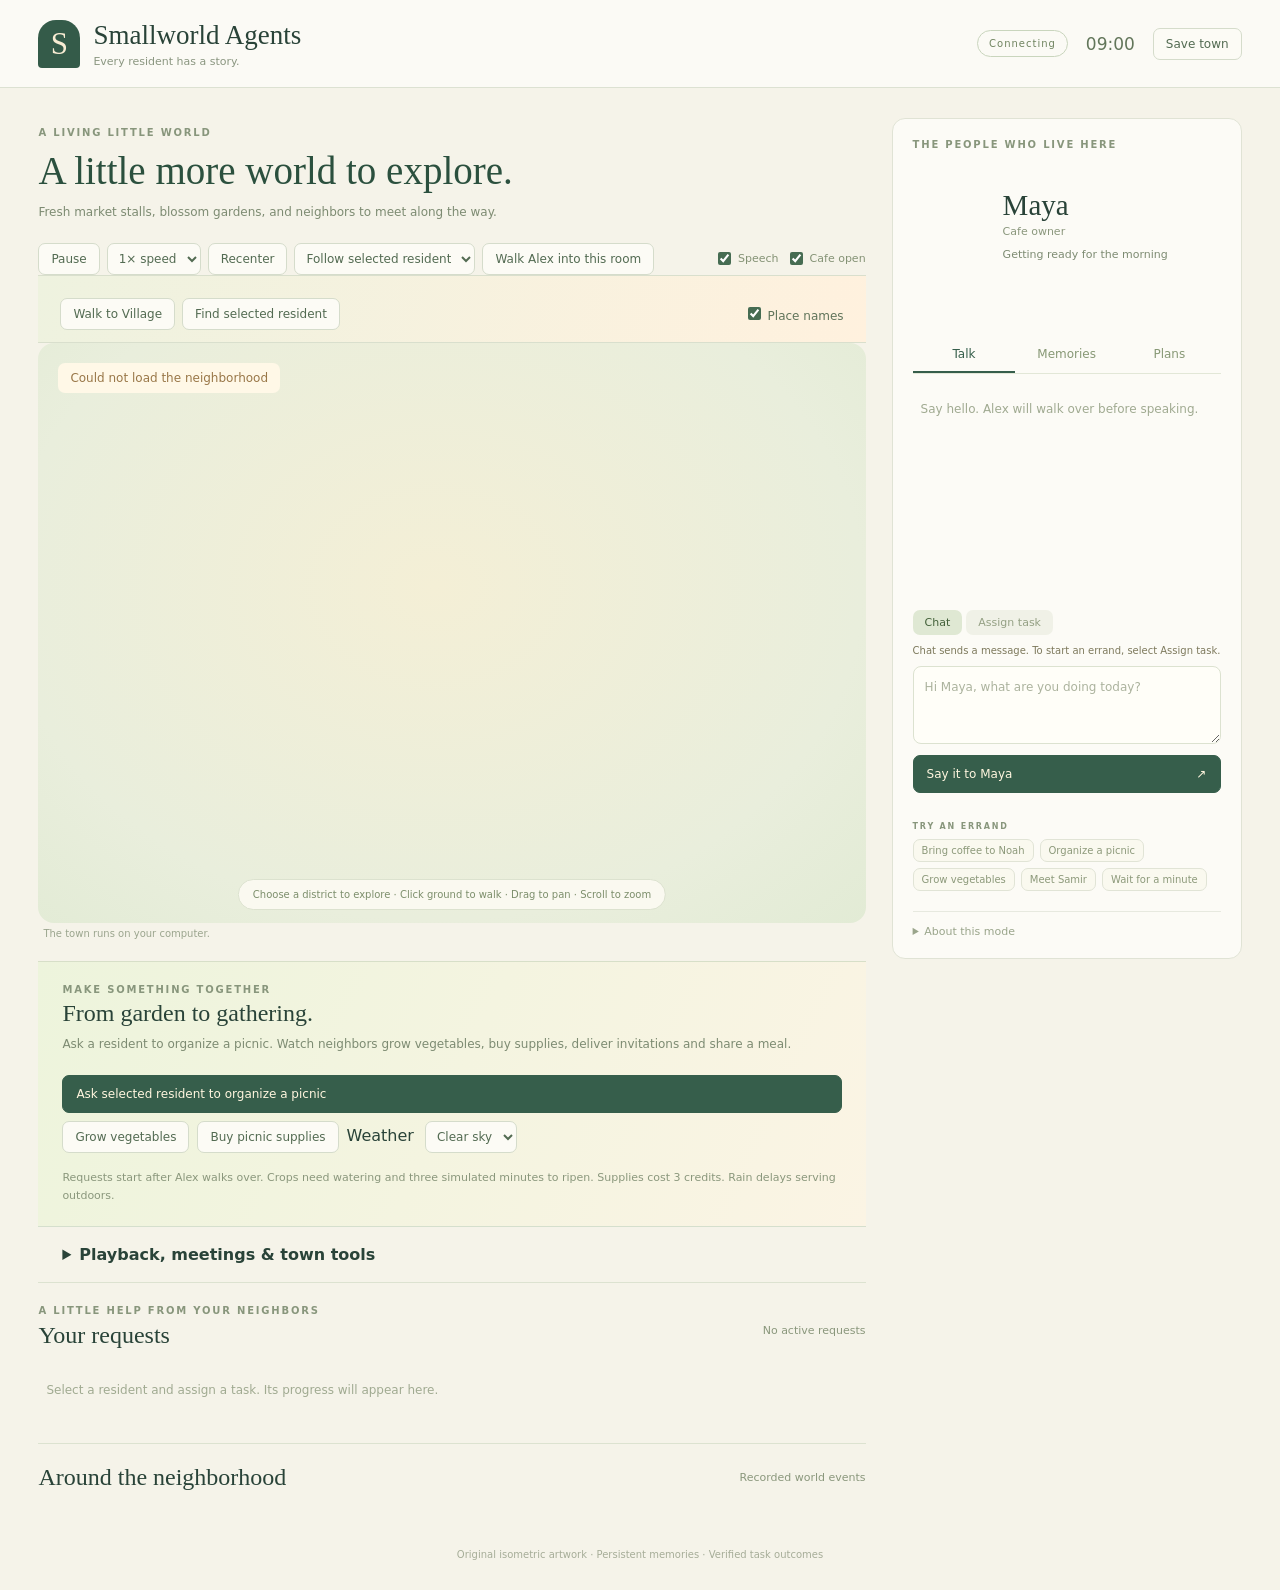
==== commit e49d2f63: "Add cooperative picnics and faster local cognition Community: gardens, market supplies, cafe cooking" ====
--- a/client/index.html
+++ b/client/index.html
@@ -3,7 +3,13 @@
 <body>
 <header><a class="brand" href="/"><span class="mark">S</span><span><strong>Smallworld Agents</strong><small>Every resident has a story.</small></span></a><div class="header-actions"><span id="mode" class="pill">Connecting</span><span id="time" class="time">09:00</span><button id="save">Save town</button></div></header>
 <main>
-<section class="world-panel"><div class="world-head"><div><div class="eyebrow">A LIVING LITTLE WORLD</div><h1>A little more world to explore.</h1><p>Fresh market stalls, blossom gardens, and neighbors to meet along the way.</p></div></div><div class="toolbar"><div><button id="pause">Pause</button><select id="speed" aria-label="Simulation speed"><option value="1">1× speed</option><option value="2">2× speed</option><option value="4">4× speed</option></select><button id="recenter">Recenter</button><select id="room-view" aria-label="View room"><option value="auto">Follow selected resident</option value="">Outside</option value="cafe">Cafe interior</option><option value="shop">Shop interior</option><option value="home">Home interior</option><option value="studio">Studio interior</option></select><button id="enter-room">Walk Alex into this room</button></div><div class="world-options"><label><input id="bubbles" type="checkbox" checked> Speech</label><label><input id="cafe-open" type="checkbox" checked> Cafe open</label></div></div><nav class="district-bar" aria-label="Explore districts"><div id="district-links"></div><div class="district-actions"><button id="walk-district">Walk to Village</button><button id="find-resident">Find selected resident</button><label><input id="place-labels" type="checkbox" checked> Place names</label></div></nav><div class="canvas-wrap"><canvas id="world" tabindex="0" aria-label="Isometric neighborhood. Click a resident to select them. Click ground to walk Alex there. Drag to pan and use the mouse wheel to zoom."></canvas><div id="connection" role="status">Loading the neighborhood…</div><div class="hint">Choose a district to explore · Click ground to walk · Drag to pan · Scroll to zoom</div></div><div class="world-footer"><span id="mode-note">The town runs on your computer.</span><span id="usage"></span></div>
+<section class="world-panel"><div class="world-head"><div><div class="eyebrow">A LIVING LITTLE WORLD</div><h1>A little more world to explore.</h1><p>Fresh market stalls, blossom gardens, and neighbors to meet along the way.</p></div></div><div class="toolbar"><div><button id="pause">Pause</button><select id="speed" aria-label="Simulation speed"><option value="1">1× speed</option><option value="2">2× speed</option><option value="4">4× speed</option></select><button id="recenter">Recenter</button><select id="room-view" aria-label="View room"><option value="auto">Follow selected resident</option><option value="">Outside</option><option value="cafe">Cafe interior</option><option value="shop">Shop interior</option><option value="home">Home interior</option><option value="studio">Studio interior</option></select><button id="enter-room">Walk Alex into this room</button></div><div class="world-options"><label><input id="bubbles" type="checkbox" checked> Speech</label><label><input id="cafe-open" type="checkbox" checked> Cafe open</label></div></div><nav class="district-bar" aria-label="Explore districts"><div id="district-links"></div><div class="district-actions"><button id="walk-district">Walk to Village</button><button id="find-resident">Find selected resident</button><label><input id="place-labels" type="checkbox" checked> Place names</label></div></nav><div class="canvas-wrap"><canvas id="world" tabindex="0" aria-label="Isometric neighborhood. Click a resident to select them. Click ground to walk Alex there. Drag to pan and use the mouse wheel to zoom."></canvas><div id="connection" role="status">Loading the neighborhood…</div><div class="hint">Choose a district to explore · Click ground to walk · Drag to pan · Scroll to zoom</div></div><div class="world-footer"><span id="mode-note">The town runs on your computer.</span><span id="usage"></span></div>
+<section class="community-panel">
+<div><div class="eyebrow">MAKE SOMETHING TOGETHER</div><h2>From garden to gathering.</h2><p>Ask a resident to organize a picnic. Watch neighbors grow vegetables, buy supplies, deliver invitations and share a meal.</p></div>
+<div class="tool-row"><button id="picnic-start" class="primary">Ask selected resident to organize a picnic</button><button id="garden-start">Grow vegetables</button><button id="market-start">Buy picnic supplies</button><label>Weather <select id="weather"><option value="clear">Clear sky</option><option value="rain">Rain</option></select></label></div>
+<div id="community-status" class="community-stats" role="status"></div><div id="picnic-progress" class="small"></div>
+<p class="small">Requests start after Alex walks over. Crops need watering and three simulated minutes to ripen. Supplies cost 3 credits. Rain delays serving outdoors.</p>
+</section>
 <section class="tools-panel">
 <details><summary>Playback, meetings &amp; town tools</summary>
 <div class="tool-row"><button id="replay-start">Browse recorded playback</button><button id="replay-play" hidden>Play</button><button id="replay-exit" hidden>Return to live town</button><input id="replay-slider" type="range" min="0" max="0" value="0" hidden aria-label="Recorded time"><span id="replay-time" role="status"></span></div>
@@ -20,7 +26,7 @@
 <section class="tasks-panel"><div class="section-title"><div><div class="eyebrow">A LITTLE HELP FROM YOUR NEIGHBORS</div><h2>Your requests</h2></div><span id="task-count" class="small">No active requests</span></div><div id="tasks" class="tasks"><p class="empty">Select a resident and assign a task. Its progress will appear here.</p></div></section>
 <section class="activity-panel"><div class="section-title"><h2>Around the neighborhood</h2><span class="small">Recorded world events</span></div><div id="activity"></div></section></section>
 <aside><div class="eyebrow">THE PEOPLE WHO LIVE HERE</div><div id="residents" class="residents"></div><div class="profile"><canvas id="portrait" width="130" height="150" aria-label="Selected resident"></canvas><div><h2 id="resident-name">Maya</h2><div id="resident-role" class="small">Cafe owner</div><p id="resident-status">Getting ready for the morning</p></div></div><div id="needs" class="needs"></div><div id="inventory" class="inventory"></div><div class="panel-tabs"><button data-panel="chat" class="active">Talk</button><button data-panel="memory">Memories</button><button data-panel="plan">Plans</button></div>
-<div id="panel-chat"><div id="chat-log" class="chat-log" role="log" aria-label="Conversation with selected resident"><p class="empty">Say hello. Alex will walk over before speaking.</p></div><div class="input-modes"><button data-input="chat" class="active">Chat</button><button data-input="task">Assign task</button></div><p id="input-mode-help" class="input-mode-help">Chat sends a message. To start an errand, select Assign task.</p><form id="message-form"><label class="sr-only" for="message">Message or task for the selected resident</label><textarea id="message" rows="3" maxlength="1000" placeholder="Hi Maya, what are you doing today?"></textarea><button id="send" class="primary" type="submit">Say it to Maya <span>↗</span></button></form><div id="interaction-status" class="interaction-status" role="status"></div><div class="examples"><span class="eyebrow">TRY AN ERRAND</span><button data-example="Bring a coffee to Noah">Bring coffee to Noah</button><button data-example="Visit the park">Visit the park</button><button data-example="Meet Samir">Meet Samir</button><button data-example="Wait for 1 minute">Wait for a minute</button></div></div>
+<div id="panel-chat"><div id="chat-log" class="chat-log" role="log" aria-label="Conversation with selected resident"><p class="empty">Say hello. Alex will walk over before speaking.</p></div><div class="input-modes"><button data-input="chat" class="active">Chat</button><button data-input="task">Assign task</button></div><p id="input-mode-help" class="input-mode-help">Chat sends a message. To start an errand, select Assign task.</p><form id="message-form"><label class="sr-only" for="message">Message or task for the selected resident</label><textarea id="message" rows="3" maxlength="1000" placeholder="Hi Maya, what are you doing today?"></textarea><button id="send" class="primary" type="submit">Say it to Maya <span>↗</span></button></form><div id="interaction-status" class="interaction-status" role="status"></div><div class="examples"><span class="eyebrow">TRY AN ERRAND</span><button data-example="Bring a coffee to Noah">Bring coffee to Noah</button><button data-example="Organize a picnic">Organize a picnic</button><button data-example="Plant vegetables then water vegetables then harvest vegetables">Grow vegetables</button><button data-example="Meet Samir">Meet Samir</button><button data-example="Wait for 1 minute">Wait for a minute</button></div></div>
 <div id="panel-memory" hidden><p class="panel-intro">This resident's own observations, conversations, and reflections. Highlighted entries were retrieved for their latest decision.</p><div id="memories"></div></div><div id="panel-plan" hidden><p class="panel-intro">Daily intentions can change when a task or conversation needs attention.</p><div id="plans"></div><div class="eyebrow" style="margin-top:20px">RELATIONSHIPS</div><div id="relationships"></div></div>
 <details class="model-help"><summary>About this mode</summary><p id="model-help-text">Offline demo mode uses rules and a small set of supported requests. Live mode uses generated dialogue and decisions.</p><p>Local live mode uses Ollama and the model shown below the town. Keep Ollama running. Configure <code>AGENT_PROVIDER=ollama</code> and <code>AGENT_MODEL</code> in the server's <code>.env</code>, then restart. Ollama needs no cloud API key.</p></details></aside>
 </main><div id="toast" class="toast" role="status" hidden></div><footer>Original isometric artwork · Persistent memories · Verified task outcomes</footer><script src="/assets/manifest.js"></script><script src="/client/renderer.js"></script><script src="/client/app.js"></script><script src="/client/tools.js"></script></body></html>
--- a/client/style.css
+++ b/client/style.css
@@ -5,3 +5,5 @@
 .tools-panel{padding:18px 24px;border-top:1px solid #d5dfcd}.tools-panel summary{cursor:pointer;font-weight:600}.tool-row{display:flex;flex-wrap:wrap;gap:8px;align-items:center;margin:14px 0}.tools-panel textarea{width:100%;font:12px/1.5 Consolas,monospace}.tools-panel pre{max-height:240px;overflow:auto;font-size:12px}.toolbar{flex-wrap:wrap;gap:10px}.toolbar>div{flex-wrap:wrap}.tools-panel h3{margin-top:20px}#replay-slider{flex:1;min-width:120px}#residents{max-height:180px;overflow:auto}
 
 .district-bar{padding:12px 22px;background:linear-gradient(110deg,#eef2df,#fff1de);border-top:1px solid #d9dfcd;border-bottom:1px solid #d9dfcd}.district-bar #district-links,.district-actions{display:flex;flex-wrap:wrap;gap:7px;align-items:center}.district-bar #district-links button{border-radius:18px;border-color:var(--district-color);color:var(--district-color);background:#fffdf5;padding:7px 12px;font-weight:600}.district-bar #district-links button.active{background:var(--district-color);color:white}.district-actions{margin-top:10px}.district-actions button{font-size:12px}.district-actions label{margin-left:auto;font-size:12px;color:#60745a}.canvas-wrap{background:radial-gradient(ellipse at 48% 42%,#f4efd6,#e9eedc 70%,#e2ebd5)}
+
+.community-panel{padding:22px 24px;background:linear-gradient(115deg,#edf4dc,#fbf4e4);border-top:1px solid #d7dfc8}.community-panel h2{margin:5px 0 8px}.community-panel p{line-height:1.6}.community-stats{margin:16px 0;color:#416044;font-weight:600}.community-panel .tool-row{flex-wrap:wrap;gap:8px}.community-panel select{margin-left:6px}
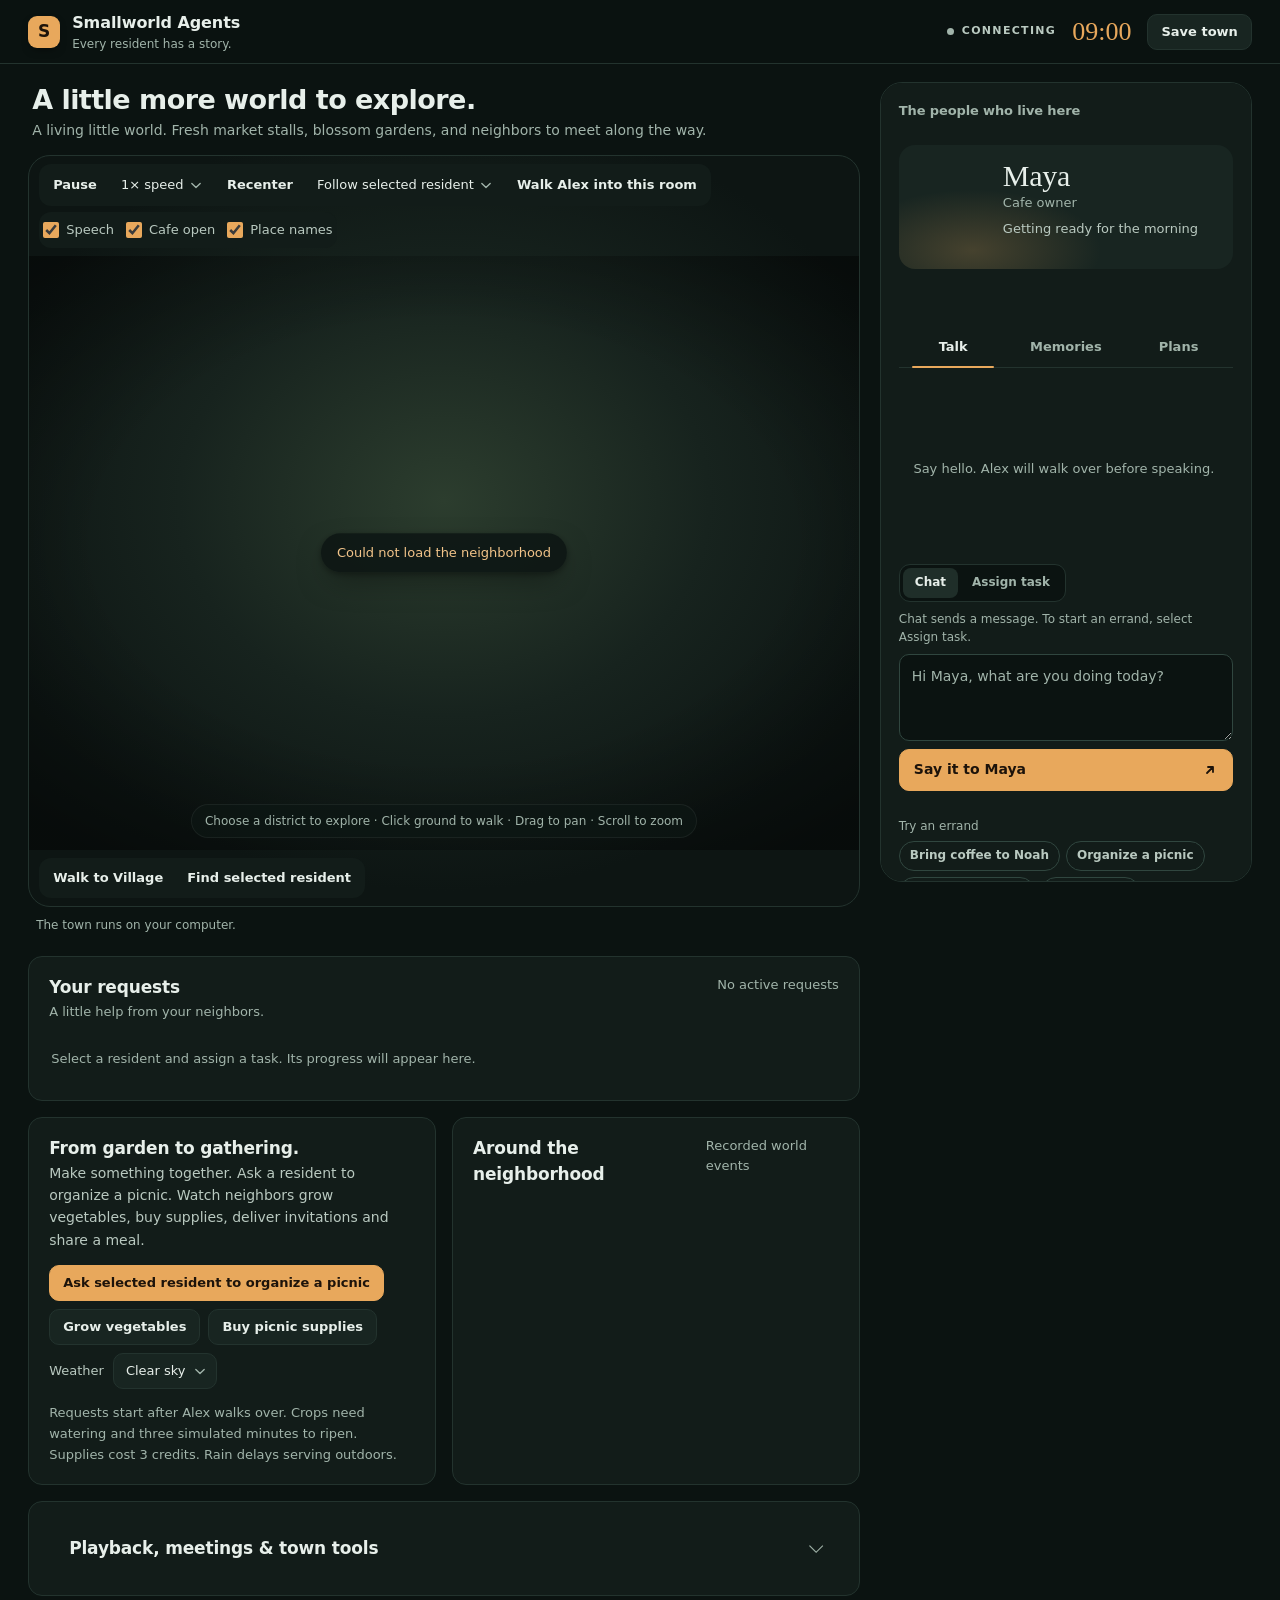
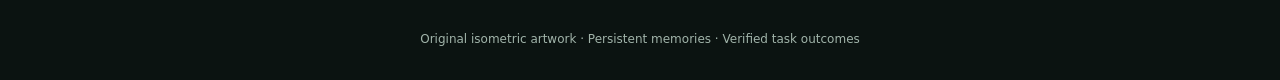
==== commit 6169713a: "Redesign the client as Lamplight: a lit town on a dark stage The town is now the only light on the p" ====
--- a/client/index.html
+++ b/client/index.html
@@ -1,32 +1,107 @@
 <!doctype html>
-<html lang="en"><head><meta charset="utf-8"><meta name="viewport" content="width=device-width,initial-scale=1"><title>Smallworld Agents — Isometric Agent Town</title><link rel="stylesheet" href="/client/style.css"></head>
+<html lang="en"><head><meta charset="utf-8"><meta name="viewport" content="width=device-width,initial-scale=1"><meta name="color-scheme" content="dark"><meta name="theme-color" content="#0B1311"><title>Smallworld Agents — Isometric Agent Town</title><link rel="stylesheet" href="/client/style.css"></head>
 <body>
-<header><a class="brand" href="/"><span class="mark">S</span><span><strong>Smallworld Agents</strong><small>Every resident has a story.</small></span></a><div class="header-actions"><span id="mode" class="pill">Connecting</span><span id="time" class="time">09:00</span><button id="save">Save town</button></div></header>
-<main>
-<section class="world-panel"><div class="world-head"><div><div class="eyebrow">A LIVING LITTLE WORLD</div><h1>A little more world to explore.</h1><p>Fresh market stalls, blossom gardens, and neighbors to meet along the way.</p></div></div><div class="toolbar"><div><button id="pause">Pause</button><select id="speed" aria-label="Simulation speed"><option value="1">1× speed</option><option value="2">2× speed</option><option value="4">4× speed</option></select><button id="recenter">Recenter</button><select id="room-view" aria-label="View room"><option value="auto">Follow selected resident</option><option value="">Outside</option><option value="cafe">Cafe interior</option><option value="shop">Shop interior</option><option value="home">Home interior</option><option value="studio">Studio interior</option></select><button id="enter-room">Walk Alex into this room</button></div><div class="world-options"><label><input id="bubbles" type="checkbox" checked> Speech</label><label><input id="cafe-open" type="checkbox" checked> Cafe open</label></div></div><nav class="district-bar" aria-label="Explore districts"><div id="district-links"></div><div class="district-actions"><button id="walk-district">Walk to Village</button><button id="find-resident">Find selected resident</button><label><input id="place-labels" type="checkbox" checked> Place names</label></div></nav><div class="canvas-wrap"><canvas id="world" tabindex="0" aria-label="Isometric neighborhood. Click a resident to select them. Click ground to walk Alex there. Drag to pan and use the mouse wheel to zoom."></canvas><div id="connection" role="status">Loading the neighborhood…</div><div class="hint">Choose a district to explore · Click ground to walk · Drag to pan · Scroll to zoom</div></div><div class="world-footer"><span id="mode-note">The town runs on your computer.</span><span id="usage"></span></div>
-<section class="community-panel">
-<div><div class="eyebrow">MAKE SOMETHING TOGETHER</div><h2>From garden to gathering.</h2><p>Ask a resident to organize a picnic. Watch neighbors grow vegetables, buy supplies, deliver invitations and share a meal.</p></div>
-<div class="tool-row"><button id="picnic-start" class="primary">Ask selected resident to organize a picnic</button><button id="garden-start">Grow vegetables</button><button id="market-start">Buy picnic supplies</button><label>Weather <select id="weather"><option value="clear">Clear sky</option><option value="rain">Rain</option></select></label></div>
-<div id="community-status" class="community-stats" role="status"></div><div id="picnic-progress" class="small"></div>
-<p class="small">Requests start after Alex walks over. Crops need watering and three simulated minutes to ripen. Supplies cost 3 credits. Rain delays serving outdoors.</p>
+<header class="masthead">
+  <a class="brand" href="/"><span class="mark" aria-hidden="true">S</span><span class="brand-text"><strong>Smallworld Agents</strong><small>Every resident has a story.</small></span></a>
+  <div class="header-actions"><span id="mode" class="pill">Connecting</span><span id="time" class="time">09:00</span><button id="save">Save town</button></div>
+</header>
+<main class="shell">
+<section class="world-panel" aria-labelledby="world-title">
+  <div class="world-head">
+    <h1 id="world-title">A little more world to explore.</h1>
+    <p class="tagline">A living little world. Fresh market stalls, blossom gardens, and neighbors to meet along the way.</p>
+  </div>
+
+  <div class="stage" id="stage">
+    <div class="toolbar rail rail-top">
+      <div class="rail-group">
+        <button id="pause">Pause</button>
+        <select id="speed" aria-label="Simulation speed"><option value="1">1× speed</option><option value="2">2× speed</option><option value="4">4× speed</option></select>
+        <button id="recenter">Recenter</button>
+        <select id="room-view" aria-label="View room"><option value="auto">Follow selected resident</option><option value="">Outside</option><option value="cafe">Cafe interior</option><option value="shop">Shop interior</option><option value="home">Home interior</option><option value="studio">Studio interior</option></select>
+        <button id="enter-room">Walk Alex into this room</button>
+      </div>
+      <div class="world-options rail-group"><label><input id="bubbles" type="checkbox" checked> Speech</label><label><input id="cafe-open" type="checkbox" checked> Cafe open</label><label><input id="place-labels" type="checkbox" checked> Place names</label></div>
+    </div>
+
+    <div class="canvas-wrap">
+      <canvas id="world" tabindex="0" aria-label="Isometric neighborhood. Click a resident to select them. Click ground to walk Alex there. Drag to pan and use the mouse wheel to zoom."></canvas>
+      <div class="stage-veil" aria-hidden="true"></div>
+      <div id="connection" role="status">Loading the neighborhood…</div>
+      <div class="hint">Choose a district to explore · Click ground to walk · Drag to pan · Scroll to zoom</div>
+    </div>
+
+    <nav class="district-bar rail rail-bottom" aria-label="Explore districts">
+      <div id="district-links"></div>
+      <div class="district-actions"><button id="walk-district">Walk to Village</button><button id="find-resident">Find selected resident</button></div>
+    </nav>
+  </div>
+  <div class="world-footer"><span id="mode-note">The town runs on your computer.</span><span id="usage"></span></div>
+
 </section>
-<section class="tools-panel">
-<details><summary>Playback, meetings &amp; town tools</summary>
-<div class="tool-row"><button id="replay-start">Browse recorded playback</button><button id="replay-play" hidden>Play</button><button id="replay-exit" hidden>Return to live town</button><input id="replay-slider" type="range" min="0" max="0" value="0" hidden aria-label="Recorded time"><span id="replay-time" role="status"></span></div>
-<p class="small">Playback pauses the live town. Recorded frames are read-only; returning leaves the town paused until you resume.</p>
-<div class="tool-row"><label><input id="voice" type="checkbox"> Read selected resident's new dialogue aloud</label><button id="dictate">Dictate a message</button></div>
-<p class="small">Voice uses your browser's speech service and its permissions. Dictation fills the message box for you to review before sending.</p>
-<h3>Suggested tasks</h3><div id="proposals"></div><h3>Meetings</h3><div id="appointments" class="small">No meetings scheduled.</div>
-<h3>Interior objects</h3><div id="object-tools" class="tool-row"></div>
-<h3>Scenario editor</h3><p class="small">Edit the town JSON, validate it, then download. Start it with <code>python -m server.app --scenario my-town.json --database data/my-town.sqlite3</code> using a new database.</p>
-<div class="tool-row"><button id="scenario-load">Load current town</button><button id="scenario-expand">Expand to 25 residents</button><button id="scenario-download">Validate &amp; download</button><label>Import JSON <input id="scenario-import" type="file" accept=".json,application/json"></label></div>
-<textarea id="scenario-editor" rows="10" spellcheck="false" aria-label="Scenario JSON editor"></textarea><p id="scenario-status" role="status"></p>
-<h3>Model &amp; memory activity</h3><pre id="metrics"></pre>
-</details></section>
-<section class="tasks-panel"><div class="section-title"><div><div class="eyebrow">A LITTLE HELP FROM YOUR NEIGHBORS</div><h2>Your requests</h2></div><span id="task-count" class="small">No active requests</span></div><div id="tasks" class="tasks"><p class="empty">Select a resident and assign a task. Its progress will appear here.</p></div></section>
-<section class="activity-panel"><div class="section-title"><h2>Around the neighborhood</h2><span class="small">Recorded world events</span></div><div id="activity"></div></section></section>
-<aside><div class="eyebrow">THE PEOPLE WHO LIVE HERE</div><div id="residents" class="residents"></div><div class="profile"><canvas id="portrait" width="130" height="150" aria-label="Selected resident"></canvas><div><h2 id="resident-name">Maya</h2><div id="resident-role" class="small">Cafe owner</div><p id="resident-status">Getting ready for the morning</p></div></div><div id="needs" class="needs"></div><div id="inventory" class="inventory"></div><div class="panel-tabs"><button data-panel="chat" class="active">Talk</button><button data-panel="memory">Memories</button><button data-panel="plan">Plans</button></div>
-<div id="panel-chat"><div id="chat-log" class="chat-log" role="log" aria-label="Conversation with selected resident"><p class="empty">Say hello. Alex will walk over before speaking.</p></div><div class="input-modes"><button data-input="chat" class="active">Chat</button><button data-input="task">Assign task</button></div><p id="input-mode-help" class="input-mode-help">Chat sends a message. To start an errand, select Assign task.</p><form id="message-form"><label class="sr-only" for="message">Message or task for the selected resident</label><textarea id="message" rows="3" maxlength="1000" placeholder="Hi Maya, what are you doing today?"></textarea><button id="send" class="primary" type="submit">Say it to Maya <span>↗</span></button></form><div id="interaction-status" class="interaction-status" role="status"></div><div class="examples"><span class="eyebrow">TRY AN ERRAND</span><button data-example="Bring a coffee to Noah">Bring coffee to Noah</button><button data-example="Organize a picnic">Organize a picnic</button><button data-example="Plant vegetables then water vegetables then harvest vegetables">Grow vegetables</button><button data-example="Meet Samir">Meet Samir</button><button data-example="Wait for 1 minute">Wait for a minute</button></div></div>
-<div id="panel-memory" hidden><p class="panel-intro">This resident's own observations, conversations, and reflections. Highlighted entries were retrieved for their latest decision.</p><div id="memories"></div></div><div id="panel-plan" hidden><p class="panel-intro">Daily intentions can change when a task or conversation needs attention.</p><div id="plans"></div><div class="eyebrow" style="margin-top:20px">RELATIONSHIPS</div><div id="relationships"></div></div>
-<details class="model-help"><summary>About this mode</summary><p id="model-help-text">Offline demo mode uses rules and a small set of supported requests. Live mode uses generated dialogue and decisions.</p><p>Local live mode uses Ollama and the model shown below the town. Keep Ollama running. Configure <code>AGENT_PROVIDER=ollama</code> and <code>AGENT_MODEL</code> in the server's <code>.env</code>, then restart. Ollama needs no cloud API key.</p></details></aside>
-</main><div id="toast" class="toast" role="status" hidden></div><footer>Original isometric artwork · Persistent memories · Verified task outcomes</footer><script src="/assets/manifest.js"></script><script src="/client/renderer.js"></script><script src="/client/app.js"></script><script src="/client/tools.js"></script></body></html>
+
+<aside class="sidecar" aria-labelledby="people-title">
+  <h2 id="people-title" class="sidecar-title">The people who live here</h2>
+  <div id="residents" class="residents"></div>
+  <div class="profile"><canvas id="portrait" width="130" height="150" aria-label="Selected resident"></canvas><div class="profile-text"><h2 id="resident-name">Maya</h2><div id="resident-role" class="small">Cafe owner</div><p id="resident-status">Getting ready for the morning</p></div></div>
+  <div id="needs" class="needs"></div>
+  <div id="inventory" class="inventory"></div>
+  <div class="panel-tabs"><button data-panel="chat" class="active" aria-pressed="true">Talk</button><button data-panel="memory" aria-pressed="false">Memories</button><button data-panel="plan" aria-pressed="false">Plans</button></div>
+
+  <div id="panel-chat">
+    <div id="chat-log" class="chat-log" role="log" aria-label="Conversation with selected resident"><p class="empty">Say hello. Alex will walk over before speaking.</p></div>
+    <div class="input-modes"><button data-input="chat" class="active" aria-pressed="true">Chat</button><button data-input="task" aria-pressed="false">Assign task</button></div>
+    <p id="input-mode-help" class="input-mode-help">Chat sends a message. To start an errand, select Assign task.</p>
+    <form id="message-form"><label class="sr-only" for="message">Message or task for the selected resident</label><textarea id="message" rows="3" maxlength="1000" placeholder="Hi Maya, what are you doing today?"></textarea><button id="send" class="primary" type="submit">Say it to Maya <svg class="icon" viewBox="0 0 16 16" aria-hidden="true"><path d="M5 11 11 5M6 5h5v5"/></svg></button></form>
+    <div id="interaction-status" class="interaction-status" role="status"></div>
+    <div class="examples"><span class="examples-label">Try an errand</span><button data-example="Bring a coffee to Noah">Bring coffee to Noah</button><button data-example="Organize a picnic">Organize a picnic</button><button data-example="Plant vegetables then water vegetables then harvest vegetables">Grow vegetables</button><button data-example="Meet Samir">Meet Samir</button><button data-example="Wait for 1 minute">Wait for a minute</button></div>
+  </div>
+  <div id="panel-memory" hidden><p class="panel-intro">This resident's own observations, conversations, and reflections. Highlighted entries were retrieved for their latest decision.</p><div id="memories"></div></div>
+  <div id="panel-plan" hidden><p class="panel-intro">Daily intentions can change when a task or conversation needs attention.</p><div id="plans"></div><h3 class="plan-subtitle">Relationships</h3><div id="relationships"></div></div>
+
+  <details class="model-help"><summary>About this mode</summary><p id="model-help-text">Offline demo mode uses rules and a small set of supported requests. Live mode uses generated dialogue and decisions.</p><p>Local live mode uses Ollama and the model shown below the town. Keep Ollama running. Configure <code>AGENT_PROVIDER=ollama</code> and <code>AGENT_MODEL</code> in the server's <code>.env</code>, then restart. Ollama needs no cloud API key.</p></details>
+</aside>
+
+<div class="depth">
+    <section class="tasks-panel" aria-labelledby="tasks-title">
+      <div class="section-title"><div><h2 id="tasks-title">Your requests</h2><p class="section-note">A little help from your neighbors.</p></div><span id="task-count" class="small">No active requests</span></div>
+      <div id="tasks" class="tasks"><p class="empty">Select a resident and assign a task. Its progress will appear here.</p></div>
+    </section>
+
+    <section class="community-panel" aria-labelledby="community-title">
+      <h2 id="community-title">From garden to gathering.</h2>
+      <p>Make something together. Ask a resident to organize a picnic. Watch neighbors grow vegetables, buy supplies, deliver invitations and share a meal.</p>
+      <div id="community-status" class="community-stats" role="status"></div>
+      <div class="tool-row"><button id="picnic-start" class="primary">Ask selected resident to organize a picnic</button><button id="garden-start">Grow vegetables</button><button id="market-start">Buy picnic supplies</button><label class="inline-field">Weather <select id="weather"><option value="clear">Clear sky</option><option value="rain">Rain</option></select></label></div>
+      <div id="picnic-progress" class="small"></div>
+      <p class="small">Requests start after Alex walks over. Crops need watering and three simulated minutes to ripen. Supplies cost 3 credits. Rain delays serving outdoors.</p>
+    </section>
+
+    <section class="activity-panel" aria-labelledby="activity-title">
+      <div class="section-title"><h2 id="activity-title">Around the neighborhood</h2><span class="small">Recorded world events</span></div>
+      <div id="activity"></div>
+    </section>
+
+    <section class="tools-panel">
+      <details><summary><h2 class="tools-title">Playback, meetings &amp; town tools</h2></summary>
+      <div class="tools-body">
+        <div class="tool-row"><button id="replay-start">Browse recorded playback</button><button id="replay-play" hidden>Play</button><button id="replay-exit" hidden>Return to live town</button><input id="replay-slider" type="range" min="0" max="0" value="0" hidden aria-label="Recorded time"><span id="replay-time" role="status"></span></div>
+        <p class="small">Playback pauses the live town. Recorded frames are read-only; returning leaves the town paused until you resume.</p>
+        <div class="tool-row"><label><input id="voice" type="checkbox"> Read selected resident's new dialogue aloud</label><button id="dictate">Dictate a message</button></div>
+        <p class="small">Voice uses your browser's speech service and its permissions. Dictation fills the message box for you to review before sending.</p>
+        <h3>Suggested tasks</h3><div id="proposals" class="small"></div>
+        <h3>Meetings</h3><div id="appointments" class="small">No meetings scheduled.</div>
+        <h3>Interior objects</h3><div id="object-tools" class="tool-row small"></div>
+        <h3>Scenario editor</h3><p class="small">Edit the town JSON, validate it, then download. Start it with <code>python -m server.app --scenario my-town.json --database data/my-town.sqlite3</code> using a new database.</p>
+        <div class="tool-row"><button id="scenario-load">Load current town</button><button id="scenario-expand">Expand to 25 residents</button><button id="scenario-download">Validate &amp; download</button><label class="file-field">Import JSON <input id="scenario-import" type="file" accept=".json,application/json"></label></div>
+        <textarea id="scenario-editor" rows="10" spellcheck="false" aria-label="Scenario JSON editor"></textarea><p id="scenario-status" role="status"></p>
+        <h3>Model &amp; memory activity</h3><pre id="metrics"></pre>
+      </div>
+      </details>
+    </section>
+  </div>
+
+</main>
+<div id="toast" class="toast" role="status"></div>
+<footer>Original isometric artwork · Persistent memories · Verified task outcomes</footer>
+<script src="/assets/manifest.js"></script><script src="/client/renderer.js"></script><script src="/client/app.js"></script><script src="/client/tools.js"></script></body></html>
--- a/client/style.css
+++ b/client/style.css
@@ -1,9 +1,482 @@
-:root{font-family:Segoe UI,system-ui,sans-serif;color:#294338;background:#f5f3e9;font-synthesis:none}*{box-sizing:border-box}body{margin:0}button,input,select,textarea{font:inherit}button,select,summary{cursor:pointer}button{border:1px solid #d5dccb;background:#fcfbf5;color:#536b52;border-radius:7px;padding:8px 12px;font-size:12px}button:hover{background:#e9efde}button:disabled{opacity:.5;cursor:wait}button:focus-visible,a:focus-visible,textarea:focus-visible,input:focus-visible,select:focus-visible,summary:focus-visible,canvas:focus-visible{outline:3px solid #c98d57;outline-offset:3px}header{height:88px;padding:0 3%;display:flex;align-items:center;justify-content:space-between;border-bottom:1px solid #dce1d2;background:#fbfaf5}.brand{display:flex;align-items:center;gap:13px;color:inherit;text-decoration:none}.brand strong{font:400 27px Georgia,serif}.brand small{display:block;font-size:11px;color:#8a9680;margin-top:4px}.mark{display:grid;place-items:center;background:#345b49;color:#f8ecd3;border-radius:18px 18px 4px 4px;width:42px;height:48px;font:31px Georgia}.header-actions{display:flex;align-items:center;gap:18px}.pill{padding:7px 11px;border:1px solid #c9d5bd;border-radius:20px;font-size:10px;letter-spacing:1px;color:#6f835f}.time{font-size:17px;font-variant-numeric:tabular-nums;color:#62765a}main{max-width:1760px;margin:auto;display:grid;grid-template-columns:minmax(0,1fr) 350px;gap:26px;padding:30px 3%}.eyebrow{font-size:10px;letter-spacing:1.8px;color:#88967c;font-weight:600}h1{font:400 39px Georgia,serif;margin:10px 0;color:#2b503e}h2{font:400 24px Georgia,serif;margin:6px 0 14px}p{font-size:12px;color:#7d8b72;line-height:1.65;margin:0}.world-head{padding:9px 0 20px}.toolbar{display:flex;justify-content:space-between;gap:12px;align-items:center}.toolbar>div{display:flex;align-items:center;gap:7px}select{border:1px solid #d5dccb;background:#fcfbf5;color:#536b52;border-radius:7px;padding:7px;font-size:12px}.world-options{font-size:11px;color:#849275}.world-options label{display:flex;align-items:center;gap:4px;white-space:nowrap}input[type=checkbox]{accent-color:#466c52}.canvas-wrap{position:relative;height:580px;overflow:hidden;background:radial-gradient(ellipse,#e3e9d0 12%,#e9eddb 53%,#f5f3e9 78%);border-radius:16px}#world{width:100%;height:100%;touch-action:none;cursor:grab}.hint{position:absolute;bottom:13px;left:50%;transform:translateX(-50%);white-space:nowrap;background:#fcfbf3e6;border:1px solid #dce2cf;border-radius:20px;padding:9px 14px;color:#7c8e6b;font-size:10px;pointer-events:none}#connection{position:absolute;left:20px;top:20px;border-radius:7px;padding:8px 12px;background:#fff8e7;color:#997748;font-size:12px}.world-footer{display:flex;justify-content:space-between;gap:15px;font-size:10px;color:#9ba58e;padding:5px 5px 22px}aside{background:#fcfbf6;border:1px solid #e0e3d5;border-radius:13px;padding:20px;align-self:start;position:sticky;top:12px}.residents{display:grid;grid-template-columns:repeat(3,1fr);gap:6px;margin:14px 0 10px}.residents button{padding:7px;font-size:11px}.residents button.active{background:#365e4b;color:#fff9e9;border-color:#365e4b}.profile{display:flex;align-items:center;margin:8px 0 10px;min-height:110px}.profile canvas{width:82px;height:108px;flex-shrink:0;margin-right:8px}.profile h2{font-size:29px;margin-bottom:3px}.small{font-size:11px;color:#8a977c}.profile p{font-size:11px;margin-top:8px;min-height:30px}.needs{display:grid;grid-template-columns:repeat(3,1fr);gap:9px;margin:8px 0 14px}.need-label{display:flex;justify-content:space-between;font-size:9px;color:#95a086;margin-bottom:5px}.need-track{height:4px;border-radius:6px;background:#e6e9dc;overflow:hidden}.need-fill{height:100%;background:#8ca26d}.inventory{font-size:11px;color:#7c8d68;min-height:17px;margin-bottom:9px}.panel-tabs{display:flex;border-bottom:1px solid #e2e7d7;margin:12px 0}.panel-tabs button{border:0;background:none;border-radius:0;flex:1;font-size:12px;color:#879875;padding:10px 4px;border-bottom:2px solid transparent}.panel-tabs button.active{color:#365e4b;border-bottom-color:#365e4b}.chat-log{height:210px;overflow:auto;scrollbar-width:thin;scrollbar-color:#d3dcc8 transparent;padding-right:4px}.chat-line{margin:0 0 10px;padding:9px 11px;background:#eff2e5;border-radius:8px}.chat-line.player{background:#f8f0df;margin-left:22px}.chat-line .speaker{font-size:9px;letter-spacing:.4px;color:#82946e;margin-bottom:4px}.chat-line p{font-size:12px;color:#52664b;line-height:1.5;overflow-wrap:anywhere}.empty{padding:14px 8px;font-size:12px;color:#a0aa91}.input-modes{display:flex;gap:4px;margin:14px 0 8px}.input-modes button{border:0;background:#f0f1e7;color:#94a084;padding:6px 12px;font-size:11px}.input-modes button.active{background:#dfe8d3;color:#43613a}textarea{width:100%;resize:vertical;min-height:75px;max-height:180px;border:1px solid #dce2d0;border-radius:8px;background:#fffef8;padding:11px;font-size:12px;color:#40533c;line-height:1.5}textarea::placeholder{color:#acb39e}.primary{display:flex;justify-content:space-between;width:100%;margin-top:7px;background:#365e4b;border-color:#365e4b;color:#fff6df;padding:11px 13px}.primary:hover{background:#2c513f}.interaction-status{font-size:10px;color:#a08454;min-height:18px;padding-top:5px}.examples{display:flex;gap:6px;flex-wrap:wrap;margin:11px 0 0}.examples .eyebrow{width:100%;font-size:8px;margin-bottom:2px}.examples button{font-size:10px;padding:5px 8px;background:#faf9ef;border-color:#e1e4d6;color:#8c997a}.model-help{border-top:1px solid #e7e9df;margin-top:20px;padding-top:13px;color:#9aa58b;font-size:11px}.model-help p{font-size:10px;margin-top:9px;overflow-wrap:anywhere}.model-help code{font-size:10px}.section-title{display:flex;justify-content:space-between;align-items:center;gap:15px;margin-bottom:12px}.section-title h2{margin:6px 0}.tasks-panel{border-top:1px solid #dce2d0;padding-top:22px;margin-bottom:28px}.tasks{display:grid;grid-template-columns:repeat(2,minmax(0,1fr));gap:10px}.tasks>.empty{grid-column:1/-1}.task{border:1px solid #dce4d0;border-radius:10px;padding:13px;background:#fafaf0;min-width:0}.task-top{display:flex;justify-content:space-between;gap:8px;font-size:11px;color:#7d9169}.task-status{text-transform:capitalize;font-size:9px;border-radius:12px;background:#e8eddb;padding:3px 7px}.task-status.blocked{background:#f5e6c9;color:#a27e43}.task-status.completed{background:#dfeccf;color:#5d784a}.task-status.failed{background:#f3ded2;color:#a1654c}.task h3{font-size:12px;color:#556b49;line-height:1.5;margin:9px 0;font-weight:500;overflow-wrap:anywhere}.steps{display:flex;gap:4px;margin:8px 0}.step{height:4px;border-radius:4px;flex:1;background:#e3e8d8}.step.done{background:#91ad6c}.task small{font-size:10px;color:#98a087;display:block;line-height:1.5}.task button{padding:4px 8px;font-size:9px;margin-top:9px;background:none}.activity-panel{border-top:1px solid #dce2d0;padding-top:14px}.event{display:flex;gap:13px;padding:8px 0;border-bottom:1px solid #e9ecdf;font-size:11px;color:#859678}.event time{color:#a9b098;font-size:10px;min-width:40px;flex-shrink:0}.event span{overflow-wrap:anywhere}.panel-intro{font-size:11px;margin:8px 0 14px}#memories{max-height:470px;overflow:auto;scrollbar-width:thin}.memory{border:1px solid #e3e8d9;border-radius:7px;padding:10px;margin-bottom:8px}.memory.retrieved{border-color:#b6cba0;background:#f2f6e8}.memory .kind{font-size:9px;letter-spacing:1px;color:#9aaa88;text-transform:uppercase}.memory p{font-size:11px;color:#708362;margin:5px 0}.memory small{font-size:9px;color:#a3af94}.plan{border-left:2px solid #c3d3ad;padding:8px 12px;margin:10px 0}.plan strong{font-size:12px;font-weight:500;color:#667e56}.plan p{font-size:11px}.relationship{font-size:11px;color:#7e916f;padding:8px 0;border-bottom:1px solid #e7ecdd}.toast{position:fixed;bottom:24px;left:50%;transform:translateX(-50%);z-index:10;border-radius:9px;background:#354f40;color:#fff9e8;padding:12px 20px;box-shadow:0 6px 30px #1c352c22;font-size:12px;max-width:90vw}.sr-only{position:absolute;width:1px;height:1px;overflow:hidden;clip:rect(0,0,0,0)}footer{font-size:10px;text-align:center;color:#a6ad98;padding:10px 15px 30px}[hidden]{display:none!important}@media(min-width:1550px){.canvas-wrap{height:660px}}@media(max-width:1150px){main{grid-template-columns:minmax(0,1fr) 310px;gap:17px;padding:24px 2.5%}aside{padding:16px}.world-options{font-size:10px}h1{font-size:31px}.hint{font-size:9px;padding:8px}.canvas-wrap{height:490px}.toolbar{flex-wrap:wrap}}@media(max-width:860px){main{grid-template-columns:1fr;padding:20px 4%}aside{position:static;grid-row:2}.canvas-wrap{height:470px}.world-head{padding-bottom:13px}.world-options{font-size:11px}.chat-log{height:200px}.profile{max-width:400px}.residents{grid-template-columns:repeat(5,1fr)}.header-actions{gap:10px}.brand small{display:none}.brand strong{font-size:23px}.pill{font-size:9px}.tasks-panel{margin-bottom:18px}.activity-panel{display:none}header{height:76px}h1{font-size:31px}}@media(max-width:500px){.header-actions #save{display:none}.brand strong{font-size:20px}.mark{width:34px;height:39px;font-size:26px}.header-actions{gap:6px}.time{font-size:14px}.canvas-wrap{height:380px}.hint{font-size:8px;white-space:normal;text-align:center;width:90%}.tasks{grid-template-columns:1fr}.world-footer{font-size:9px}.toolbar button,.toolbar select{font-size:10px;padding:7px}.world-options label{font-size:10px}.residents button{font-size:10px;padding:8px 3px}.section-title .small{font-size:9px}.section-title h2{font-size:22px}}
-
-.input-mode-help{font-size:10px;color:#7d795c;margin:0 0 8px;line-height:1.5}
-
-.tools-panel{padding:18px 24px;border-top:1px solid #d5dfcd}.tools-panel summary{cursor:pointer;font-weight:600}.tool-row{display:flex;flex-wrap:wrap;gap:8px;align-items:center;margin:14px 0}.tools-panel textarea{width:100%;font:12px/1.5 Consolas,monospace}.tools-panel pre{max-height:240px;overflow:auto;font-size:12px}.toolbar{flex-wrap:wrap;gap:10px}.toolbar>div{flex-wrap:wrap}.tools-panel h3{margin-top:20px}#replay-slider{flex:1;min-width:120px}#residents{max-height:180px;overflow:auto}
-
-.district-bar{padding:12px 22px;background:linear-gradient(110deg,#eef2df,#fff1de);border-top:1px solid #d9dfcd;border-bottom:1px solid #d9dfcd}.district-bar #district-links,.district-actions{display:flex;flex-wrap:wrap;gap:7px;align-items:center}.district-bar #district-links button{border-radius:18px;border-color:var(--district-color);color:var(--district-color);background:#fffdf5;padding:7px 12px;font-weight:600}.district-bar #district-links button.active{background:var(--district-color);color:white}.district-actions{margin-top:10px}.district-actions button{font-size:12px}.district-actions label{margin-left:auto;font-size:12px;color:#60745a}.canvas-wrap{background:radial-gradient(ellipse at 48% 42%,#f4efd6,#e9eedc 70%,#e2ebd5)}
-
-.community-panel{padding:22px 24px;background:linear-gradient(115deg,#edf4dc,#fbf4e4);border-top:1px solid #d7dfc8}.community-panel h2{margin:5px 0 8px}.community-panel p{line-height:1.6}.community-stats{margin:16px 0;color:#416044;font-weight:600}.community-panel .tool-row{flex-wrap:wrap;gap:8px}.community-panel select{margin-left:6px}
+/* Smallworld Agents · Lamplight
+   The town is the only light source: dusk-green darkness around a lit stage, amber as lantern light,
+   mint for verified and live states. Motion: one lighting-up moment on load, press feedback, and a short
+   afterglow when a task changes state. Transform and opacity only. */
+
+:root {
+  color-scheme: dark;
+  /* Ground and surfaces, dark to raised */
+  --ink: #0b1311;
+  --panel: #121c19;
+  --raise: #182521;
+  --raise-2: #1f2e29;
+  --line: #23332e;
+  --line-strong: #30463f;
+  /* Text */
+  --text: #e7efea;
+  --text-2: #b9c9c0;
+  --muted: #a1b4aa;
+  /* Light and state */
+  --amber: #e8a85c;
+  --amber-soft: #f2c48a;
+  --amber-ink: #1d130a;
+  --mint: #7fd3a8;
+  --mint-ink: #0c2219;
+  --caution: #e9c46a;
+  --coral: #f08f78;
+  /* Type */
+  --font-ui: "Segoe UI Variable Text", "Segoe UI", system-ui, -apple-system, sans-serif;
+  --font-name: Georgia, "Iowan Old Style", "Palatino Linotype", serif;
+  --font-data: "Cascadia Mono", Consolas, ui-monospace, monospace;
+  --step-0: 0.875rem;   /* 14px body */
+  --step--1: 0.8125rem; /* 13px secondary */
+  --step--2: 0.75rem;   /* 12px labels */
+  /* Shape */
+  --r-control: 10px;
+  --r-card: 14px;
+  --r-stage: 22px;
+  /* Depth: offset, soft shadows; light never comes from borders */
+  --shadow-float: 0 12px 32px -10px rgb(0 0 0 / 0.55), 0 2px 6px rgb(0 0 0 / 0.35);
+  /* Motion (Emil Kowalski's curves) */
+  --ease-out: cubic-bezier(0.23, 1, 0.32, 1);
+  --ease-in-out: cubic-bezier(0.77, 0, 0.175, 1);
+  --press: 160ms;
+  --quick: 150ms;
+  --tab: 200ms;
+  --toast: 400ms;
+  --light-up: 900ms;
+  --afterglow: 1100ms;
+  font-family: var(--font-ui);
+  font-size: 100%;
+  color: var(--text);
+  background: var(--ink);
+  font-synthesis: none;
+  -webkit-font-smoothing: antialiased;
+  accent-color: var(--amber);
+  caret-color: var(--amber);
+  scrollbar-color: var(--line-strong) transparent;
+}
+
+* { box-sizing: border-box; }
+body { margin: 0; background: var(--ink); line-height: 1.5; -webkit-tap-highlight-color: transparent; }
+::selection { background: var(--amber); color: var(--amber-ink); }
+[hidden] { display: none !important; }
+.sr-only { position: absolute; width: 1px; height: 1px; overflow: hidden; clip: rect(0 0 0 0); white-space: nowrap; }
+h1, h2, h3 { margin: 0; font-weight: 600; letter-spacing: -0.01em; text-wrap: balance; }
+p { margin: 0; font-size: var(--step-0); color: var(--text-2); line-height: 1.6; text-wrap: pretty; }
+code { font-family: var(--font-data); font-size: 0.92em; color: var(--amber-soft); overflow-wrap: anywhere; }
+.small { font-size: var(--step--1); color: var(--muted); }
+.empty { font-size: var(--step--1); color: var(--muted); padding: 12px 2px; }
+::-webkit-scrollbar { width: 10px; height: 10px; }
+::-webkit-scrollbar-thumb { background: var(--line-strong); border-radius: 10px; border: 3px solid transparent; background-clip: padding-box; }
+
+/* ---------- Controls ---------- */
+button, input, select, textarea { font: inherit; color: inherit; }
+button, select, summary, label:has(input) { cursor: pointer; }
+
+button {
+  position: relative;
+  isolation: isolate;
+  display: inline-flex; align-items: center; justify-content: center; gap: 8px;
+  min-height: 36px; padding: 7px 13px;
+  font-size: var(--step--1); font-weight: 550; line-height: 1.2;
+  color: var(--text); background: var(--raise);
+  border: 1px solid var(--line); border-radius: var(--r-control);
+  transition: transform var(--press) var(--ease-out);
+}
+/* Hover lightens through an overlay's opacity, so no colour or layout is animated. */
+button::after {
+  content: ""; position: absolute; inset: 0; z-index: -1; border-radius: inherit;
+  background: currentColor; opacity: 0; pointer-events: none;
+  transition: opacity var(--quick) ease;
+}
+button:active:not(:disabled) { transform: scale(0.97); }
+button:disabled { opacity: 0.45; cursor: not-allowed; }
+@media (hover: hover) and (pointer: fine) {
+  button:hover:not(:disabled)::after { opacity: 0.07; }
+}
+
+.primary { background: var(--amber); border-color: var(--amber); color: var(--amber-ink); font-weight: 650; }
+@media (hover: hover) and (pointer: fine) {
+  .primary:hover:not(:disabled)::after { opacity: 0.12; background: #fff; }
+}
+
+select {
+  min-height: 36px; padding: 7px 30px 7px 12px;
+  font-size: var(--step--1); color: var(--text);
+  background: var(--raise) url("data:image/svg+xml,%3Csvg xmlns='http://www.w3.org/2000/svg' viewBox='0 0 12 8'%3E%3Cpath d='M1 1.5 6 6.5 11 1.5' fill='none' stroke='%23a1b4aa' stroke-width='1.6' stroke-linecap='round' stroke-linejoin='round'/%3E%3C/svg%3E") no-repeat right 11px center / 10px 7px;
+  border: 1px solid var(--line); border-radius: var(--r-control);
+  appearance: none;
+}
+select option { background: var(--panel); color: var(--text); }
+
+input[type=checkbox] { width: 16px; height: 16px; margin: 0; }
+label { display: inline-flex; align-items: center; gap: 7px; font-size: var(--step--1); color: var(--text-2); }
+
+textarea {
+  width: 100%; min-height: 84px; max-height: 200px; resize: vertical;
+  padding: 11px 12px; font-size: var(--step-0); line-height: 1.5; color: var(--text);
+  background: var(--ink); border: 1px solid var(--line-strong); border-radius: var(--r-control);
+}
+textarea::placeholder { color: var(--muted); opacity: 1; }
+
+input[type=range] { accent-color: var(--amber); }
+input[type=file] { font-size: var(--step--2); color: var(--muted); max-width: 230px; }
+input[type=file]::file-selector-button {
+  margin-right: 10px; padding: 6px 10px; border-radius: 8px; border: 1px solid var(--line);
+  background: var(--raise); color: var(--text); font: inherit; cursor: pointer;
+}
+
+:is(button, a, textarea, input, select, summary, canvas):focus-visible { outline: 2px solid var(--amber); outline-offset: 2px; }
+textarea:focus-visible { outline-offset: 0; border-color: var(--amber); }
+
+.icon { width: 16px; height: 16px; flex: none; fill: none; stroke: currentColor; stroke-width: 1.8; stroke-linecap: round; stroke-linejoin: round; }
+
+/* ---------- Masthead ---------- */
+.masthead {
+  position: sticky; top: 0; z-index: 20;
+  display: flex; align-items: center; justify-content: space-between; gap: 16px;
+  height: 64px; padding: 0 clamp(16px, 2.2vw, 32px);
+  background: rgb(11 19 17 / 0.97);
+  border-bottom: 1px solid var(--line);
+}
+.brand { display: flex; align-items: center; gap: 12px; color: inherit; text-decoration: none; border-radius: 8px; }
+.mark {
+  display: grid; place-items: center; width: 32px; height: 32px; border-radius: 9px;
+  background: var(--amber); color: var(--amber-ink); font: 750 17px/1 var(--font-ui);
+  box-shadow: 0 4px 10px -4px rgb(0 0 0 / 0.6);
+}
+.brand strong { display: block; font-size: 1rem; font-weight: 650; letter-spacing: -0.005em; }
+.brand small { display: block; font-size: var(--step--2); color: var(--muted); }
+.header-actions { display: flex; align-items: center; gap: 16px; }
+.pill {
+  display: inline-flex; align-items: center; gap: 8px;
+  font-size: 0.6875rem; font-weight: 650; letter-spacing: 0.12em; text-transform: uppercase; color: var(--text-2);
+}
+.pill::before { content: ""; width: 7px; height: 7px; border-radius: 50%; background: var(--muted); }
+.pill[data-state=live]::before { background: var(--mint); }
+.pill[data-state=fallback]::before { background: var(--amber); }
+.time { font: 400 1.625rem/1 var(--font-name); color: var(--amber); font-variant-numeric: tabular-nums; }
+
+/* ---------- Shell ---------- */
+.shell {
+  display: grid; grid-template-columns: minmax(0, 1fr) 372px; gap: 20px; align-items: start;
+  max-width: 1760px; margin: 0 auto; padding: 18px clamp(16px, 2.2vw, 32px) 28px;
+}
+.world-head { display: flex; align-items: baseline; flex-wrap: wrap; gap: 4px 16px; margin: 2px 4px 14px; }
+.world-head h1 { font: 650 clamp(1.375rem, 1.05rem + 0.8vw, 1.75rem)/1.15 var(--font-ui); color: var(--text); letter-spacing: -0.02em; }
+.tagline { font-size: var(--step-0); color: var(--muted); }
+
+/* ---------- Stage: the lit town ---------- */
+.stage {
+  position: relative; overflow: hidden;
+  border-radius: var(--r-stage); border: 1px solid var(--line);
+  background:
+    radial-gradient(ellipse 58% 52% at 50% 46%, #2c3d2e 0%, #17231e 55%, #0d1513 100%);
+}
+.canvas-wrap { position: relative; height: clamp(440px, 66vh, 780px); }
+/* Vignette: the edges of the stage fall into darkness. */
+.canvas-wrap::after {
+  content: ""; position: absolute; inset: 0; pointer-events: none;
+  background: radial-gradient(ellipse 72% 64% at 50% 48%, transparent 58%, rgb(0 0 0 / 0.45) 100%);
+}
+#world { --frame-top: 24px; --frame-bottom: 24px; display: block; width: 100%; height: 100%; touch-action: none; cursor: grab; transform-origin: 50% 45%; }
+#world:active { cursor: grabbing; }
+
+ /* Rails dock above and below the canvas; once the stage is ~880px wide they float over it as glass (see 1340px).
+   app.js measures the rails and hands the camera its frame through --frame-top / --frame-bottom. */
+.rail { position: relative; z-index: 3; display: flex; flex-wrap: wrap; align-items: center; justify-content: space-between; gap: 6px 10px; padding: 8px 10px; }
+.rail-group, .rail-bottom #district-links, .district-actions {
+  display: flex; flex-wrap: wrap; align-items: center; gap: 4px; padding: 4px;
+  background: var(--panel); border-radius: 12px;
+}
+.rail button, .rail select { min-height: 32px; padding: 6px 9px; background-color: transparent; border-color: transparent; white-space: nowrap; }
+.rail select { padding-right: 28px; }
+.world-options { gap: 12px; min-height: 36px; }
+.world-options label { white-space: nowrap; }
+.rail-bottom #district-links:empty { display: none; }
+.district-actions label { padding: 0 8px; white-space: nowrap; }
+
+/* District chips carry the district's own colour as a small light, readable on the dark glass. */
+#district-links button { gap: 8px; color: var(--text-2); }
+#district-links button::before { content: ""; width: 8px; height: 8px; border-radius: 50%; background: var(--district-color, var(--mint)); flex: none; }
+#district-links button.active { background: color-mix(in srgb, var(--district-color, var(--mint)) 24%, transparent); color: var(--text); border-color: color-mix(in srgb, var(--district-color, var(--mint)) 45%, transparent); }
+
+#connection {
+  position: absolute; left: 50%; top: 50%; transform: translate(-50%, -50%); z-index: 2;
+  padding: 10px 16px; border-radius: 999px; font-size: var(--step--1); color: var(--amber-soft);
+  background: rgb(14 23 20 / 0.9); box-shadow: var(--shadow-float);
+}
+.hint {
+  position: absolute; left: 50%; bottom: calc(var(--rail-bottom-h, 0px) + 12px); transform: translateX(-50%); z-index: 2; pointer-events: none;
+  white-space: nowrap; padding: 7px 13px; border-radius: 999px;
+  font-size: var(--step--2); color: var(--muted); background: rgb(14 23 20 / 0.7); border: 1px solid rgb(255 255 255 / 0.06);
+}
+.world-footer { display: flex; justify-content: space-between; gap: 16px; padding: 9px 8px 0; font-size: var(--step--2); color: var(--muted); font-variant-numeric: tabular-nums; }
+
+/* Signature moment: the stage lights up once the artwork has loaded.
+   The veil only exists while the stage is dim, so without JS or on failure nothing stays hidden. */
+.stage-veil { position: absolute; inset: 0; z-index: 1; pointer-events: none; background: var(--ink); opacity: 0; }
+.stage[data-light=dim] .stage-veil { opacity: 0.92; }
+.stage[data-light=dim] #world { transform: scale(0.97); opacity: 0.6; }
+.stage[data-light=on] .stage-veil { animation: veil-lift var(--light-up) var(--ease-out) both; }
+.stage[data-light=on] #world { animation: town-settle var(--light-up) var(--ease-out) both; }
+@keyframes veil-lift { from { opacity: 0.92; } to { opacity: 0; } }
+@keyframes town-settle { from { transform: scale(0.97); opacity: 0.6; } to { transform: none; opacity: 1; } }
+
+/* ---------- Depth: everything below the stage ---------- */
+.world-panel { grid-column: 1; grid-row: 1; min-width: 0; }
+.depth { grid-column: 1; grid-row: 2; display: grid; grid-template-columns: repeat(2, minmax(0, 1fr)); gap: 16px; margin-top: 2px; min-width: 0; }
+.depth > section { background: var(--panel); border: 1px solid var(--line); border-radius: var(--r-card); padding: 18px 20px; min-width: 0; }
+.tasks-panel, .tools-panel { grid-column: 1 / -1; }
+.depth h2 { font-size: 1.0625rem; }
+.section-title { display: flex; justify-content: space-between; align-items: flex-start; gap: 16px; margin-bottom: 14px; }
+.section-note { font-size: var(--step--1); color: var(--muted); margin-top: 2px; }
+.tool-row { display: flex; flex-wrap: wrap; gap: 8px; align-items: center; margin: 14px 0; }
+.inline-field select { margin-left: 2px; }
+
+/* Requests: each step is a station, lit when verified. */
+.tasks { display: grid; grid-template-columns: repeat(auto-fill, minmax(260px, 1fr)); gap: 12px; }
+.tasks > .empty { grid-column: 1 / -1; }
+.task { display: flex; flex-direction: column; gap: 6px; min-width: 0; padding: 14px; background: var(--raise); border: 1px solid var(--line); border-radius: 12px; }
+.task-top { display: flex; justify-content: space-between; align-items: center; gap: 8px; font-size: var(--step--1); color: var(--text-2); }
+.task h3 { font-size: var(--step-0); font-weight: 550; line-height: 1.45; color: var(--text); overflow-wrap: anywhere; margin: 2px 0; }
+.task small { display: block; font-size: var(--step--2); color: var(--muted); line-height: 1.5; }
+.task.task-done { grid-column: 1 / -1; flex-direction: row; flex-wrap: wrap; align-items: center; gap: 4px 14px; padding: 9px 14px; background: transparent; border-color: var(--line); }
+.task-done .task-who { min-width: 64px; font-size: var(--step--1); color: var(--muted); }
+.task-done h3 { margin: 0; flex: 1 1 200px; font-size: var(--step--1); }
+.task-done small { flex: 1 1 220px; }
+.task-done .steps { flex: 0 0 72px; margin: 0; }
+.task-actions { display: flex; flex-wrap: wrap; gap: 6px; margin-top: 4px; }
+.task-actions button { min-height: 30px; padding: 4px 10px; font-size: var(--step--2); }
+.steps { display: flex; gap: 4px; margin: 6px 0 2px; }
+.step { position: relative; flex: 1; height: 6px; border-radius: 6px; background: var(--line-strong); overflow: hidden; }
+.step.done { background: var(--mint); }
+
+.task-status {
+  position: relative; flex: none;
+  font-size: 0.6875rem; font-weight: 650; letter-spacing: 0.04em; text-transform: capitalize;
+  padding: 3px 9px; border-radius: 999px; color: var(--text-2); background: var(--raise-2);
+}
+.task-status.completed { color: var(--mint-ink); background: var(--mint); }
+.task-status.blocked, .task-status.paused { color: #2a1f05; background: var(--caution); }
+.task-status.failed, .task-status.cancelled, .task-status.declined { color: #2b0d06; background: var(--coral); }
+/* Afterglow: when a request changes state its chip flares with lantern light, then decays. */
+.task-status::after {
+  content: ""; position: absolute; inset: -6px -8px; border-radius: 999px; pointer-events: none;
+  background: radial-gradient(closest-side, rgb(242 196 138 / 0.75), rgb(232 168 92 / 0) 100%); opacity: 0;
+}
+.task-status.glow::after { animation: afterglow var(--afterglow) var(--ease-out); }
+@keyframes afterglow { from { opacity: 1; } to { opacity: 0; } }
+
+.community-panel p + .community-stats { margin-top: 12px; }
+.community-stats { font-size: var(--step-0); font-weight: 600; color: var(--text); font-variant-numeric: tabular-nums; }
+.community-panel .primary { width: auto; }
+#picnic-progress p { font-size: var(--step--1); color: var(--text-2); margin: 8px 0; }
+#picnic-progress strong { color: var(--text); font-weight: 600; }
+
+.event { display: flex; gap: 14px; padding: 8px 0; border-bottom: 1px solid var(--line); font-size: var(--step--1); color: var(--text-2); }
+.event:last-child { border-bottom: 0; }
+.event time { flex: none; min-width: 42px; color: var(--amber); font-family: var(--font-data); font-size: var(--step--2); padding-top: 2px; }
+.event span { overflow-wrap: anywhere; }
+
+.tools-panel { padding: 0; }
+.tools-panel summary { list-style: none; display: flex; align-items: center; justify-content: space-between; gap: 12px; padding: 16px 20px; font-size: var(--step-0); font-weight: 600; border-radius: var(--r-card); }
+.tools-panel summary::-webkit-details-marker { display: none; }
+.tools-title { font-size: var(--step-0); font-weight: 600; }
+.tools-panel summary::after {
+  content: ""; width: 9px; height: 9px; border-right: 1.8px solid var(--muted); border-bottom: 1.8px solid var(--muted);
+  transform: rotate(45deg) translateY(-3px); transition: transform var(--tab) var(--ease-out);
+}
+.tools-panel details[open] summary::after { transform: rotate(225deg) translate(-2px, -2px); }
+.tools-body { padding: 0 20px 20px; border-top: 1px solid var(--line); }
+.tools-body h3 { font-size: var(--step-0); margin: 22px 0 8px; }
+.tools-body textarea { font: var(--step--1)/1.55 var(--font-data); min-height: 180px; }
+.tools-body pre { max-height: 260px; overflow: auto; margin: 0; padding: 12px; font: var(--step--2)/1.55 var(--font-data); color: var(--text-2); background: var(--ink); border: 1px solid var(--line); border-radius: var(--r-control); }
+.tools-body #proposals p, .tools-body #appointments p { font-size: var(--step--1); color: var(--text-2); margin: 6px 0; }
+.tools-body #proposals button { min-height: 30px; padding: 4px 10px; font-size: var(--step--2); margin-left: 6px; }
+#replay-slider { flex: 1; min-width: 140px; }
+#replay-time { font-family: var(--font-data); font-size: var(--step--2); color: var(--amber); }
+#scenario-status { font-size: var(--step--1); color: var(--text-2); margin-top: 8px; min-height: 1.5em; }
+
+/* ---------- Sidecar: the selected resident ---------- */
+.sidecar {
+  grid-column: 2; grid-row: 1 / span 2; align-self: start;
+  position: sticky; top: 82px;
+  display: flex; flex-direction: column;
+  padding: 18px; background: var(--panel); border: 1px solid var(--line); border-radius: var(--r-stage);
+  max-height: calc(100vh - 100px); overflow: auto; scrollbar-width: thin;
+}
+.sidecar > * { flex-shrink: 0; }
+.sidecar-title { font-size: var(--step--1); font-weight: 600; color: var(--muted); }
+.residents { display: grid; grid-template-columns: repeat(auto-fill, minmax(56px, 1fr)); gap: 6px; margin: 10px 0 14px; max-height: 164px; overflow: auto; }
+.residents button { min-height: 34px; padding: 6px 4px; font-size: var(--step--1); background: var(--raise); }
+.residents button.active { background: var(--amber); border-color: var(--amber); color: var(--amber-ink); font-weight: 650; }
+
+.profile {
+  display: flex; align-items: flex-end; gap: 12px; min-height: 124px; padding: 10px 14px 12px 6px;
+  border-radius: 16px;
+  background: radial-gradient(ellipse 55% 70% at 22% 85%, rgb(232 168 92 / 0.22), transparent 70%), var(--raise);
+}
+.profile canvas { width: 86px; height: 100px; flex: none; }
+.profile-text { min-width: 0; }
+.profile h2 { font: 400 1.875rem/1.05 var(--font-name); letter-spacing: -0.01em; }
+#resident-role { margin-top: 2px; }
+.profile p { font-size: var(--step--1); color: var(--text-2); margin-top: 6px; min-height: 2.9em; }
+
+.needs { display: grid; grid-template-columns: repeat(3, 1fr); gap: 12px; margin: 14px 2px 10px; }
+.need-label { display: flex; justify-content: space-between; font-size: var(--step--2); color: var(--muted); text-transform: capitalize; font-variant-numeric: tabular-nums; margin-bottom: 6px; }
+.need-label span:last-child { color: var(--text-2); }
+.need-track { height: 5px; border-radius: 5px; background: var(--line-strong); overflow: hidden; }
+.need-fill { height: 100%; background: var(--mint); border-radius: 5px; }
+.inventory { font-size: var(--step--1); color: var(--amber-soft); min-height: 20px; margin: 0 2px 6px; }
+
+.panel-tabs { display: flex; gap: 4px; border-bottom: 1px solid var(--line); margin: 8px 0 12px; }
+.panel-tabs button { flex: 1; min-height: 40px; border: 0; border-radius: 8px 8px 0 0; background: none; color: var(--muted); font-size: var(--step--1); }
+.panel-tabs button::before {
+  content: ""; position: absolute; left: 12%; right: 12%; bottom: -1px; height: 2px; border-radius: 2px;
+  background: var(--amber); transform: scaleX(0); transition: transform var(--tab) var(--ease-out);
+}
+.panel-tabs button.active { color: var(--text); font-weight: 600; }
+.panel-tabs button.active::before { transform: scaleX(1); }
+.panel-tabs button:active:not(:disabled) { transform: none; }
+
+.chat-log {
+  height: clamp(150px, calc(100vh - 730px), 320px); overflow: auto; scrollbar-width: thin; padding: 10px 4px 0 0;
+  display: flex; flex-direction: column; gap: 8px;
+  mask-image: linear-gradient(to bottom, transparent 0, #000 22px);
+}
+.chat-log > .empty { margin: auto 0; text-align: center; }
+.chat-line { padding: 9px 12px; background: var(--raise); border-radius: 12px 12px 12px 4px; max-width: 94%; }
+.chat-line.player { align-self: flex-end; background: rgb(232 168 92 / 0.14); border-radius: 12px 12px 4px 12px; }
+.chat-line .speaker { font-size: var(--step--2); color: var(--muted); margin-bottom: 3px; font-variant-numeric: tabular-nums; }
+.chat-line.player .speaker { color: var(--amber-soft); }
+.chat-line p { font-size: var(--step--1); color: var(--text); line-height: 1.5; overflow-wrap: anywhere; }
+
+.input-modes { display: inline-flex; gap: 2px; padding: 3px; margin: 14px 0 8px; background: var(--ink); border: 1px solid var(--line); border-radius: 11px; align-self: flex-start; }
+.input-modes button { min-height: 30px; padding: 5px 12px; border: 0; background: transparent; color: var(--muted); font-size: var(--step--2); border-radius: 8px; }
+.input-modes button.active { background: var(--raise-2); color: var(--text); }
+.input-mode-help { font-size: var(--step--2); color: var(--muted); margin: 0 0 8px; line-height: 1.5; }
+#message-form { display: flex; flex-direction: column; gap: 8px; }
+#send { width: 100%; justify-content: space-between; min-height: 42px; padding: 10px 14px; font-size: var(--step-0); }
+.interaction-status { font-size: var(--step--2); color: var(--amber-soft); min-height: 20px; padding-top: 6px; }
+.examples { display: flex; flex-wrap: wrap; gap: 6px; align-items: center; margin-top: 6px; }
+.examples-label { width: 100%; font-size: var(--step--2); color: var(--muted); }
+.examples button { min-height: 30px; padding: 4px 10px; font-size: var(--step--2); color: var(--text-2); background: transparent; border-color: var(--line-strong); border-radius: 999px; }
+
+.panel-intro { font-size: var(--step--1); color: var(--muted); margin: 0 0 12px; }
+#memories { max-height: 470px; overflow: auto; scrollbar-width: thin; display: grid; gap: 8px; }
+.memory { padding: 10px 12px; background: var(--raise); border: 1px solid var(--line); border-radius: 12px; }
+.memory.retrieved { border-color: var(--line-strong); background: linear-gradient(rgb(232 168 92 / 0.08), rgb(232 168 92 / 0.08)), var(--raise); }
+.memory .kind { font-size: 0.6875rem; letter-spacing: 0.06em; text-transform: uppercase; color: var(--muted); font-variant-numeric: tabular-nums; }
+.memory.retrieved .kind { color: var(--amber-soft); }
+.memory p { font-size: var(--step--1); color: var(--text); margin: 5px 0; }
+.memory small { display: block; font-family: var(--font-data); font-size: 0.6875rem; color: var(--muted); overflow-wrap: anywhere; }
+.plan { padding: 9px 12px; margin: 0 0 6px; background: var(--raise); border-radius: 10px; }
+.plan strong { font-size: var(--step--1); font-weight: 600; color: var(--text); }
+.plan p { font-size: var(--step--2); color: var(--muted); }
+.plan-subtitle { font-size: var(--step--1); color: var(--muted); margin: 18px 0 6px; }
+.relationship { font-size: var(--step--1); color: var(--text); padding: 8px 0; border-bottom: 1px solid var(--line); }
+
+.model-help { margin-top: 18px; padding-top: 12px; border-top: 1px solid var(--line); font-size: var(--step--1); color: var(--muted); }
+.model-help summary { list-style: none; display: inline-flex; align-items: center; gap: 9px; border-radius: 6px; }
+.model-help summary::-webkit-details-marker { display: none; }
+.model-help summary::after {
+  content: ""; width: 7px; height: 7px; border-right: 1.6px solid var(--muted); border-bottom: 1.6px solid var(--muted);
+  transform: rotate(45deg) translateY(-2px); transition: transform var(--tab) var(--ease-out);
+}
+.model-help[open] summary::after { transform: rotate(225deg) translate(-1px, -1px); }
+.model-help p { font-size: var(--step--2); color: var(--muted); margin-top: 8px; overflow-wrap: anywhere; }
+
+/* ---------- Toast ---------- */
+.toast {
+  position: fixed; left: 50%; bottom: 24px; z-index: 30; max-width: min(90vw, 520px);
+  padding: 12px 18px; border-radius: 12px; font-size: var(--step--1); color: var(--text);
+  background: var(--raise-2); box-shadow: var(--shadow-float);
+  opacity: 0; visibility: hidden; transform: translate(-50%, 100%);
+  transition: opacity var(--toast) ease, transform var(--toast) ease, visibility 0s linear var(--toast);
+}
+.toast.is-open { opacity: 1; visibility: visible; transform: translate(-50%, 0); transition: opacity var(--toast) ease, transform var(--toast) ease, visibility 0s; }
+
+footer { padding: 6px 16px 32px; text-align: center; font-size: var(--step--2); color: var(--muted); }
+
+/* ---------- Responsive ---------- */
+@media (min-width: 1340px) {
+  .rail { position: absolute; left: 14px; right: 14px; padding: 0; border: 0; pointer-events: none; }
+  .rail > * { pointer-events: auto; }
+  .rail-top { top: 14px; }
+  .rail-bottom { bottom: 14px; }
+  .rail-group, .rail-bottom #district-links, .district-actions {
+    padding: 5px; background: rgb(14 23 20 / 0.9); border-radius: 13px; box-shadow: var(--shadow-float);
+  }
+  .world-options { padding-inline: 10px; }
+}
+@media (min-width: 1600px) { .shell { grid-template-columns: minmax(0, 1fr) 400px; } }
+
+@media (max-width: 1180px) { .shell { grid-template-columns: minmax(0, 1fr) 330px; gap: 16px; } }
+
+/* Narrow screens: the rails leave the canvas and become rows above and below it. */
+@media (max-width: 860px) {
+  .shell { grid-template-columns: 1fr; padding-top: 14px; }
+  .world-panel, .sidecar, .depth { grid-column: 1; grid-row: auto; }
+  .sidecar { position: static; max-height: none; }
+  .chat-log { height: 240px; }
+  .depth { grid-template-columns: 1fr; }
+  /* Finished requests: two unboxed lines each on narrow screens. */
+  .tasks { gap: 0 12px; }
+  .task.task-done { display: grid; grid-template-columns: auto minmax(0, 1fr) auto; align-items: center; gap: 4px 10px;
+    padding: 10px 2px; border: 0; border-bottom: 1px solid var(--line); border-radius: 0; background: none; }
+  .task-done .task-who { min-width: 0; }
+  .task-done h3 { flex: none; }
+  .task-done .steps { grid-column: 1; width: 56px; }
+  .task-done small { grid-column: 2 / -1; flex: none; }
+  .task:not(.task-done) { margin-bottom: 10px; }
+  .tasks-panel, .tools-panel { grid-column: auto; }
+  .rail { flex-wrap: nowrap; justify-content: flex-start; overflow-x: auto; scrollbar-width: none; overscroll-behavior-x: contain;
+    padding-right: 48px; mask-image: linear-gradient(to right, #000 calc(100% - 64px), transparent 100%); }
+  .rail::-webkit-scrollbar { display: none; }
+  .rail > * { flex: none; flex-wrap: nowrap; }
+  .canvas-wrap { height: clamp(260px, 40vh, 420px); }
+  .hint { bottom: 12px; }
+  .masthead .brand small { display: none; }
+}
+
+@media (max-width: 520px) {
+  .masthead { height: 56px; gap: 10px; }
+  .brand { min-width: 0; gap: 8px; }
+  .mark { width: 28px; height: 28px; font-size: 15px; border-radius: 8px; }
+  .brand-text { min-width: 0; }
+  .brand strong { font-size: 0.9375rem; white-space: nowrap; overflow: hidden; text-overflow: ellipsis; }
+  .masthead { padding-inline: 12px; }
+  .header-actions { gap: 8px; flex: none; }
+  .header-actions #save { display: none; }
+  .pill { gap: 6px; letter-spacing: 0.02em; font-size: 0.6875rem; white-space: nowrap; }
+  .time { font-size: 1.25rem; }
+  .hint { white-space: normal; text-align: center; width: calc(100% - 24px); }
+  .needs { gap: 10px; }
+  .depth > section { padding: 16px; }
+  .tool-row > button, .tool-row > label { flex: 1 1 auto; }
+}
+
+@media (max-width: 380px) {
+  .header-actions, .brand { gap: 6px; }
+  .time { font-size: 1.0625rem; }
+}
+
+/* ---------- Touch ---------- */
+@media (pointer: coarse) {
+  button, select, .rail button, .rail select { min-height: 44px; }
+  label:has(input[type=checkbox]) { min-height: 44px; padding-inline: 4px; }
+  .examples button, .task-actions button, .tools-body #proposals button, .input-modes button { min-height: 44px; }
+  .panel-tabs button { min-height: 48px; }
+}
+
+/* ---------- Reduced motion: keep state legible, drop movement ---------- */
+@media (prefers-reduced-motion: reduce) {
+  button, .panel-tabs button::before, .tools-panel summary::after, .model-help summary::after { transition: none; }
+  button:active:not(:disabled) { transform: none; opacity: 0.85; }
+  .stage[data-light] #world { animation: none; transform: none; opacity: 1; }
+  .stage[data-light=on] .stage-veil { animation: veil-lift 300ms ease both; }
+  .toast, .toast.is-open { transform: translate(-50%, 0); }
+  .task-status.glow::after { animation-duration: 600ms; }
+}
